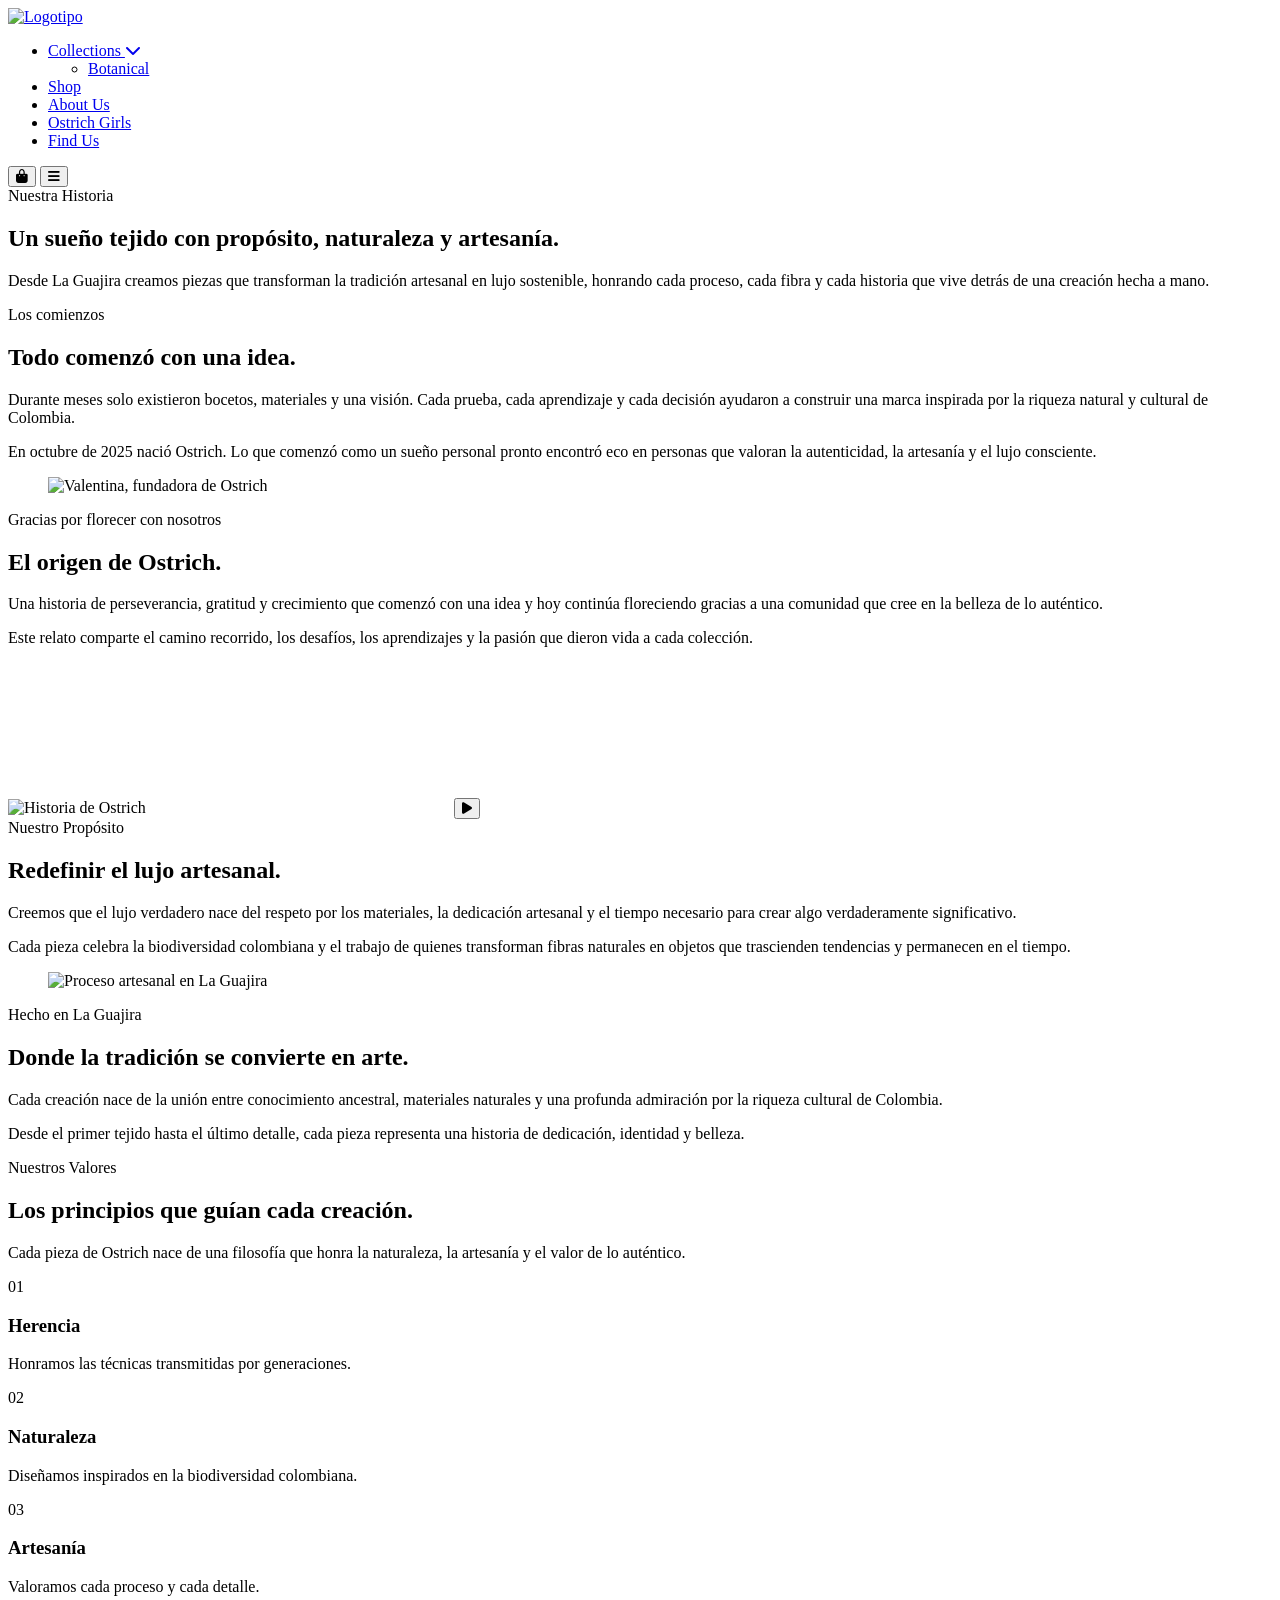
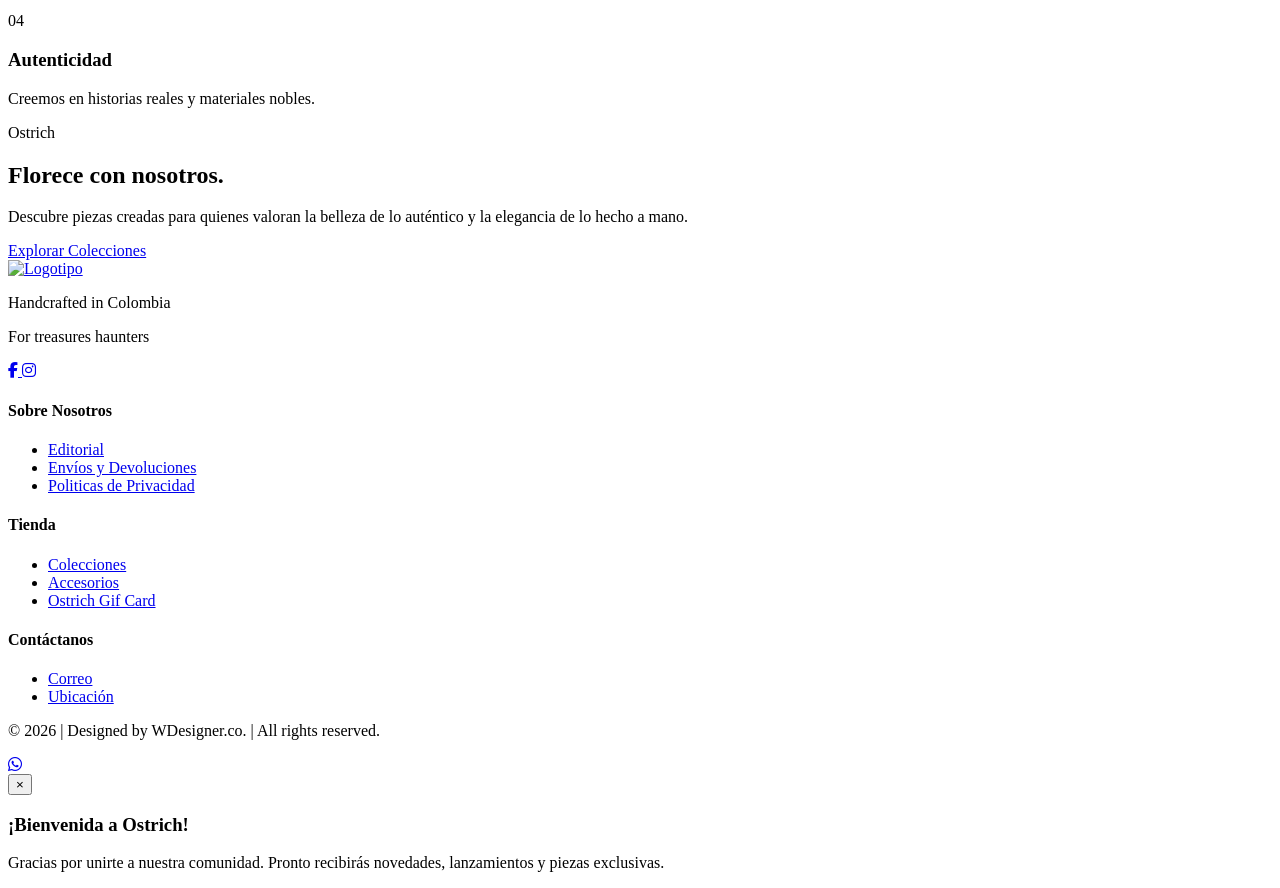
==== about_us.html @ 929d1f40 "Add files via upload" ====
<!DOCTYPE html>
<html lang="es">

<head>
  <meta charset="UTF-8" />
  <meta name="viewport" content="width=device-width, initial-scale=1.0"/>
  <title>Ostrich | Prototipo</title>
  <meta name="description" content="Luxury fashion experience inspired by modern editorial ecommerce." />

  <!-- GOOGLE FONTS -->
  <link rel="preconnect" href="https://fonts.googleapis.com">
  <link rel="preconnect" href="https://fonts.gstatic.com" crossorigin>
  <link href="https://fonts.googleapis.com/css2?family=Montserrat:wght@300;400;500;600&family=EB+Garamond:wght@400;500;600;700&display=swap" rel="stylesheet">

  <!-- FONT AWESOME -->
  <link rel="stylesheet" href="https://cdnjs.cloudflare.com/ajax/libs/font-awesome/6.5.2/css/all.min.css" />

  <!-- FALLBACK ICONS LOCAL -->
  <!-- <link rel="stylesheet" href="assets/icons/fontawesome/css/all.min.css"/> -->

  <link rel="stylesheet" href="css/estilos_prueba.css" />
  <link rel="stylesheet" href="css/index_estilos.css" />
  <link rel="stylesheet" href="css/about_styles.css">

  <!-- FAVICON -->
  <link rel="icon" href="img/logos/favicon.png" type="image/png">

</head>

<body>

  <!-- =========================
    HEADER
  ========================== -->

  <header class="header">
    <div class="container nav-container">
      <a href="index.html" class="logo">
        <img src="img/logos/logo_horizontal_240x70.png" alt="Logotipo" />
      </a>
      
      <nav class="nav" aria-label="Principal">
        <ul class="nav-list">
          <li class="nav-dropdown">
            <a href="#" class="dropdown-trigger" aria-haspopup="true" aria-expanded="false">
              Collections
              <i class="fa-solid fa-chevron-down dropdown-icon"></i>
            </a>
            <ul class="dropdown-menu">
              <li><a href="botanica.html">Botanical</a></li>
            </ul>
          </li>
          <li><a href="shop.html">Shop</a></li>
          <li><a href="about_us.html">About Us</a></li>
          <li><a href="index.html#ostrichGirls">Ostrich Girls</a></li>          
          <li><a href="find_us.html">Find Us</a></li>
        </ul>
      </nav>

      <div class="header-actions">
        <button class="icon-btn" aria-label="Carrito">
          <i class="fa-solid fa-bag-shopping"></i>
          <!-- <img src="assets/icons/cart.svg" alt="">-->
        </button>

        <button class="menu-btn" aria-label="Abrir menú" aria-expanded="false">
          <i class="fa-solid fa-bars"></i>
          <!-- <img src="assets/icons/menu.svg" alt=""> -->
        </button>
      </div>

    </div>
  </header>

  <!-- =========================
    MAIN
  ========================== -->
  
 <main>

  <!-- ==========================================
      HERO
  =========================================== -->

 <section class="about-hero section reveal">

  <div class="container">

    <header class="collection-intro">

  <span class="eyebrow">
    Nuestra Historia
  </span>

  <h2>
    Un sueño tejido con propósito,
    naturaleza y artesanía.
  </h2>

  <p>
    Desde La Guajira creamos piezas que transforman la tradición artesanal
    en lujo sostenible, honrando cada proceso, cada fibra y cada historia
    que vive detrás de una creación hecha a mano.
  </p>

</header>

  </div>

</section>

  <!-- ==========================================
      HISTORIA
  =========================================== -->

  <section class="about-story section reveal">

    <div class="container about-grid">

      <article>

        <span class="eyebrow">
          Los comienzos
        </span>

        <h2>
          Todo comenzó con una idea.
        </h2>

        <p>
          Durante meses solo existieron bocetos, materiales y una visión.
          Cada prueba, cada aprendizaje y cada decisión ayudaron a construir
          una marca inspirada por la riqueza natural y cultural de Colombia.
        </p>

        <p>
          En octubre de 2025 nació Ostrich. Lo que comenzó como un sueño
          personal pronto encontró eco en personas que valoran la autenticidad,
          la artesanía y el lujo consciente.
        </p>

      </article>

      <figure class="about-story-media">

  <img
    src="img/editorial/editorial.png"
    alt="Valentina, fundadora de Ostrich"
    loading="lazy">

</figure>
    </div>

  </section>

  <!-- ==========================================
      VIDEO STORY
  =========================================== -->

  <section class="about-film section reveal">

    <div class="container editorial-grid">

      <article class="editorial-content">

        <span class="eyebrow">
          Gracias por florecer con nosotros
        </span>

        <h2>
          El origen de Ostrich.
        </h2>

        <p>
          Una historia de perseverancia, gratitud y crecimiento que comenzó
          con una idea y hoy continúa floreciendo gracias a una comunidad
          que cree en la belleza de lo auténtico.
        </p>

        <p>
          Este relato comparte el camino recorrido, los desafíos,
          los aprendizajes y la pasión que dieron vida a cada colección.
        </p>

      </article>

      <div class="editorial-image">

        <div class="editorial-media">

          <img
            class="editorial-cover"
            src="img/editorial/about_us.png"
            alt="Historia de Ostrich">

          <video
            class="editorial-video"
            preload="metadata"
            playsinline>

            <source
              src="img/editorial/aboutus_video.mp4"
              type="video/mp4">

          </video>

          <button
            class="editorial-play"
            aria-label="Reproducir video">

            <i class="fa-solid fa-play"></i>

          </button>

        </div>

      </div>

    </div>

  </section>

  <!-- ==========================================
      PROPÓSITO
  =========================================== -->

  <section class="about-purpose section reveal">

    <div class="container">

      <header class="section-heading">

        <span class="eyebrow">
          Nuestro Propósito
        </span>

        <h2>
          Redefinir el lujo artesanal.
        </h2>

      </header>

      <div class="purpose-grid">

        <p>
          Creemos que el lujo verdadero nace del respeto por los materiales,
          la dedicación artesanal y el tiempo necesario para crear algo
          verdaderamente significativo.
        </p>

        <p>
          Cada pieza celebra la biodiversidad colombiana y el trabajo de
          quienes transforman fibras naturales en objetos que trascienden
          tendencias y permanecen en el tiempo.
        </p>

      </div>

    </div>

  </section>

  <!-- ==========================================
      GUAJIRA
  =========================================== -->

  <section class="about-origin section reveal">

    <div class="container about-grid reverse">

      <figure>

        <img
          src="img/about/artisans.webp"
          alt="Proceso artesanal en La Guajira"
          loading="lazy">

      </figure>

      <article>

        <span class="eyebrow">
          Hecho en La Guajira
        </span>

        <h2>
          Donde la tradición se convierte en arte.
        </h2>

        <p>
          Cada creación nace de la unión entre conocimiento ancestral,
          materiales naturales y una profunda admiración por la riqueza
          cultural de Colombia.
        </p>

        <p>
          Desde el primer tejido hasta el último detalle, cada pieza
          representa una historia de dedicación, identidad y belleza.
        </p>

      </article>

    </div>

  </section>

  <!-- ==========================================
      VALORES
  =========================================== -->

  <section class="about-values section reveal">

    
  <div class="container">

    <header class="section-heading">

      <span class="eyebrow">
        Nuestros Valores
      </span>

      <h2>
        Los principios que guían cada creación.
      </h2>

      <p>
        Cada pieza de Ostrich nace de una filosofía que honra la
        naturaleza, la artesanía y el valor de lo auténtico.
      </p>

    </header>
</div>

    <div class="container values-grid">

      <article>

        <span>01</span>

        <h3>Herencia</h3>

        <p>
          Honramos las técnicas transmitidas por generaciones.
        </p>

      </article>

      <article>

        <span>02</span>

        <h3>Naturaleza</h3>

        <p>
          Diseñamos inspirados en la biodiversidad colombiana.
        </p>

      </article>

      <article>

        <span>03</span>

        <h3>Artesanía</h3>

        <p>
          Valoramos cada proceso y cada detalle.
        </p>

      </article>

      <article>

        <span>04</span>

        <h3>Autenticidad</h3>

        <p>
          Creemos en historias reales y materiales nobles.
        </p>

      </article>

    </div>

  </section>

  <!-- ==========================================
      CTA
  =========================================== -->

  <section class="about-cta section reveal">

    <div class="container">

      <span class="eyebrow">
        Ostrich
      </span>

      <h2>
        Florece con nosotros.
      </h2>

      <p>
        Descubre piezas creadas para quienes valoran la belleza de lo
        auténtico y la elegancia de lo hecho a mano.
      </p>

      <a
        href="botanica.html"
        class="btn btn-dark">

        Explorar Colecciones

      </a>

    </div>

  </section>

</main>



  <!-- =========================
       FOOTER
  ========================== -->
  <footer class="footer">
    <div class="container footer-grid">
      <div class="footer-branding">
        <a href="index.html" class="logo-footer">
          <img src="img/logos/Recurso 1.png" alt="Logotipo" />
        </a>
        
        <p>Handcrafted in Colombia</p>
        <p>For treasures haunters</p>
        
        <div class="footer-social">
          <a href="https://facebook.com"  target="_blank"  aria-label="Facebook">
            <i class="fa-brands fa-facebook-f"></i>
          </a>
          
          <a href="https://www.instagram.com/ostrich_oficial/" target="_blank" aria-label="Instagram">
            <i class="fa-brands fa-instagram"></i>
          </a>
        </div>
      </div>
      
      <div class="footer-links">
        <h4>Sobre Nosotros</h4>
        <ul>
          <li><a href="#editorial">Editorial</a></li>
          <li><a href="#">Envíos y Devoluciones</a></li>
          <li><a href="#">Politicas de Privacidad</a></li>
        </ul>
      </div>

      <div class="footer-links">
        <h4>Tienda</h4>
        <ul>
          <li><a href="#collections">Colecciones</a></li>
          <li><a href="#">Accesorios</a></li>
          <li><a href="#">Ostrich Gif Card</a></li>
        </ul>
      </div>

      <div class="footer-links">
        <h4>Contáctanos</h4>
        <ul>
          <li><a href="#">Correo</a></li>
          <li><a href="#">Ubicación</a></li>
        </ul>
      </div>
    </div>
    
    <div class="footer-bottom">
      <p> © 2026 | Designed by WDesigner.co. | All rights reserved. </p>
    </div>

  </footer>

  <!-- =========================
       WHATSAPP FLOAT BUTTON
  ========================== -->

  <a class="whatsapp-btn"
    href="https://wa.link/ncacsm"    
    target="_blank"
    rel="noopener noreferrer"
    aria-label="Contactar por WhatsApp"
  >

    <i class="fa-brands fa-whatsapp"></i>
    <!--img src="assets/icons/whatsapp.svg" alt="" -->
  </a>

  <div id="newsletter-modal" class="newsletter-modal">

  <div class="newsletter-modal-content">

    <button class="newsletter-modal-close">&times;</button>

    <h3>¡Bienvenida a Ostrich!</h3>

    <p>
      Gracias por unirte a nuestra comunidad.
      Pronto recibirás novedades, lanzamientos y piezas exclusivas.
    </p>

  </div>

</div>

  <script src="js/app2.js"></script>
  <script src="js/testimonials.js"></script>
  <script src="js/modal_newsletter.js"></script>
  <script src="js/personalizacion.js">  </script>

 

</body>

</html>
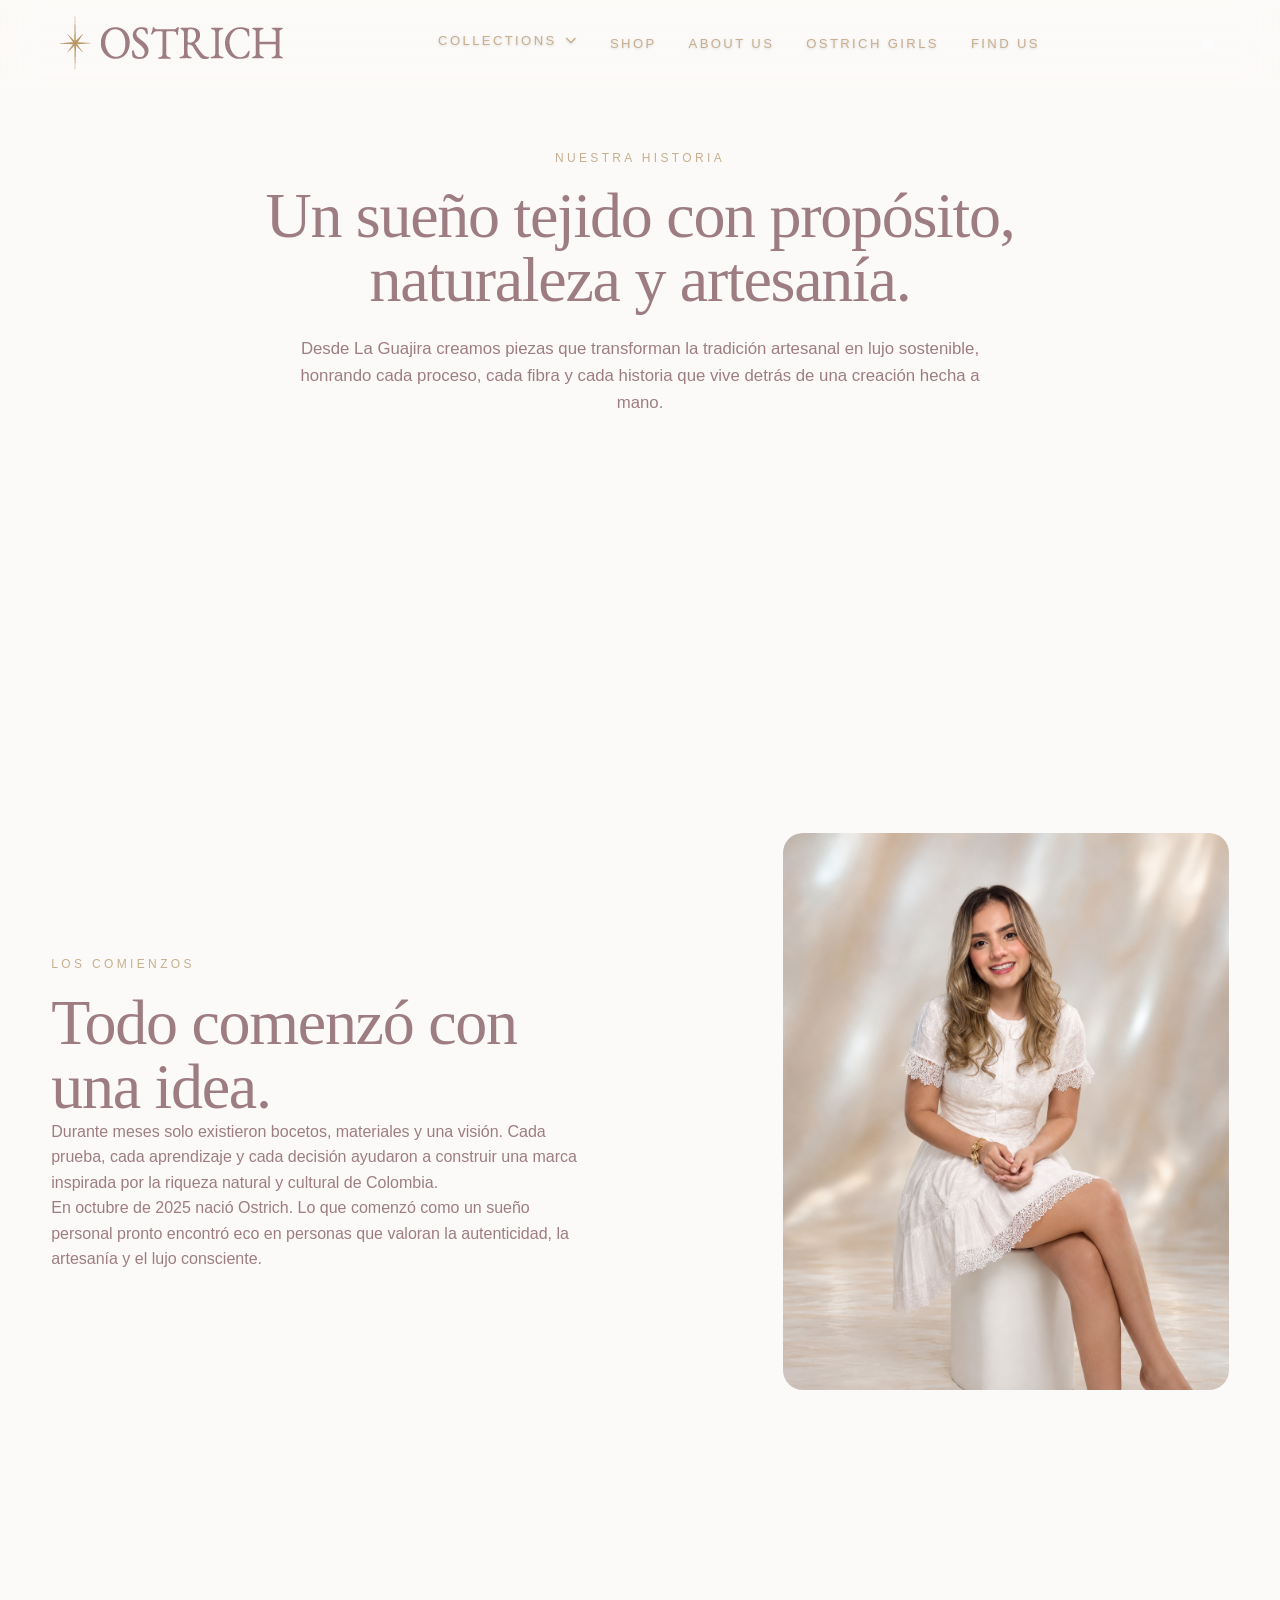
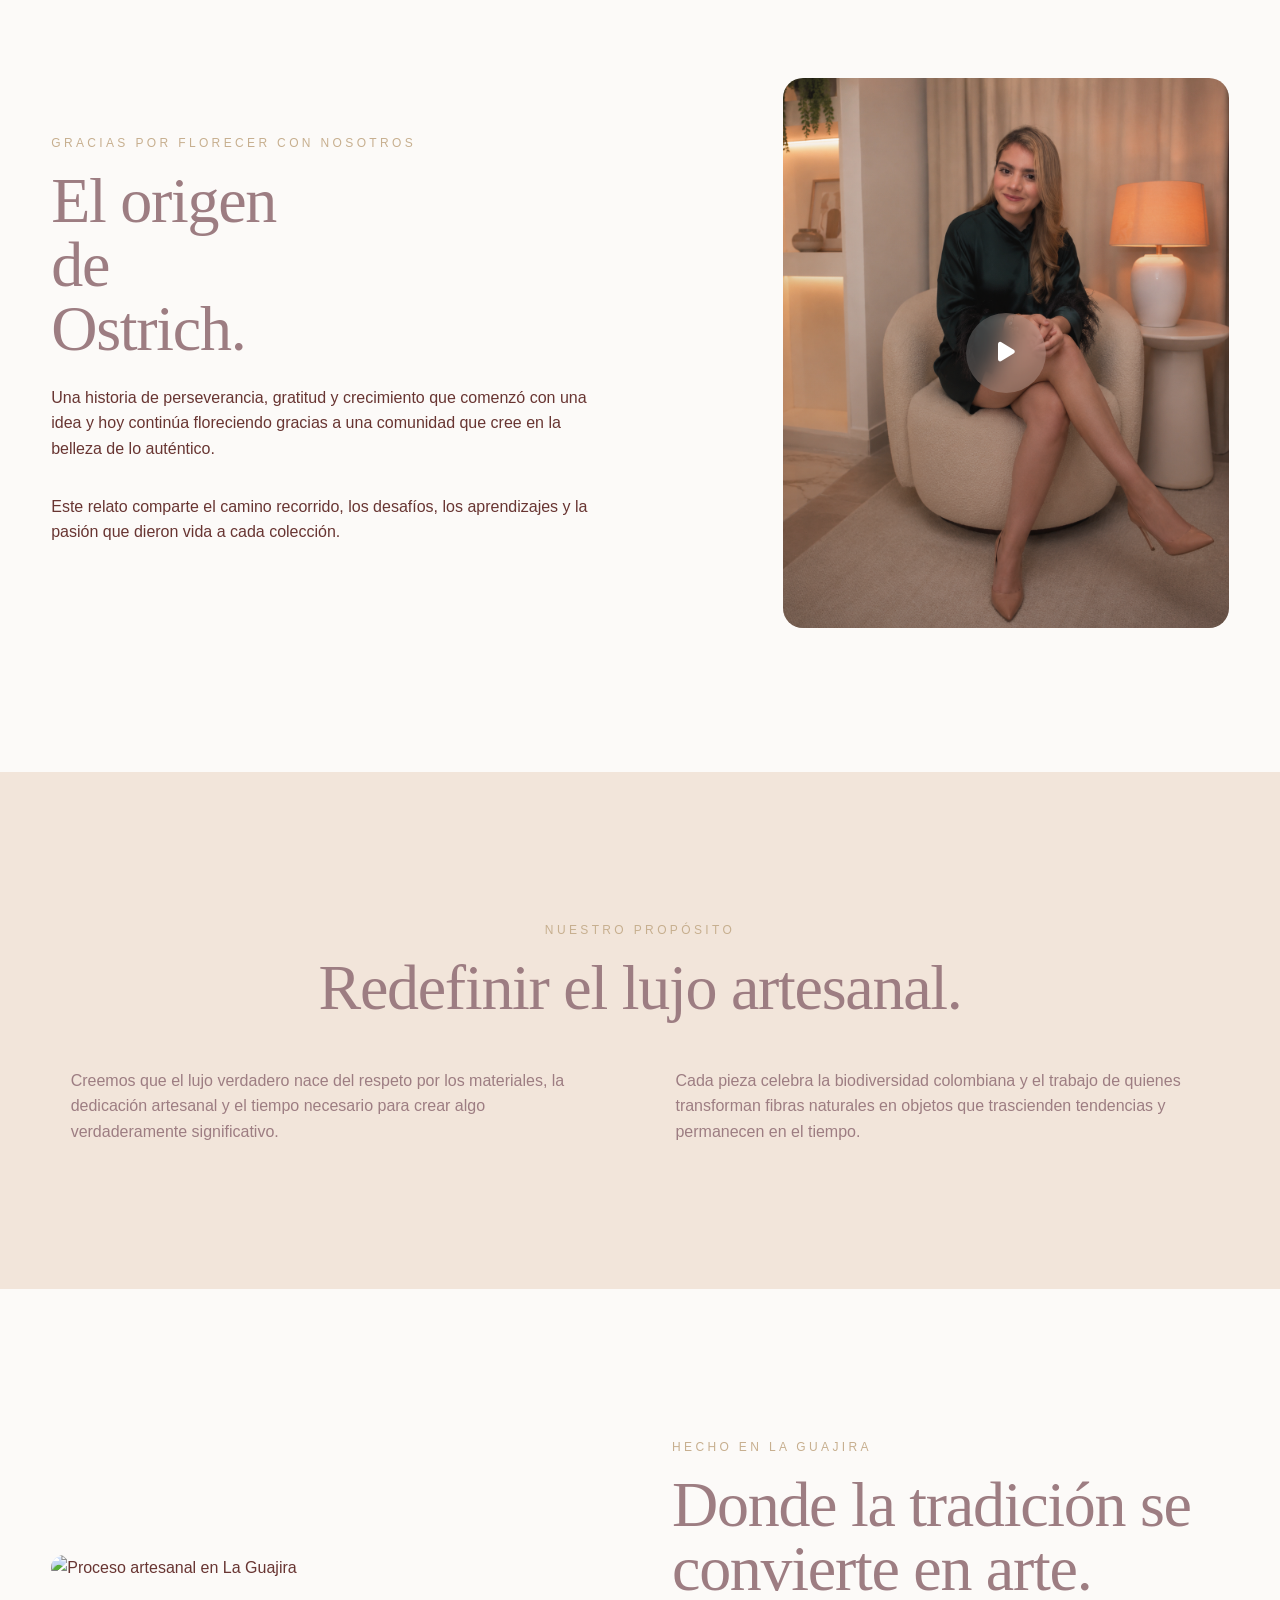
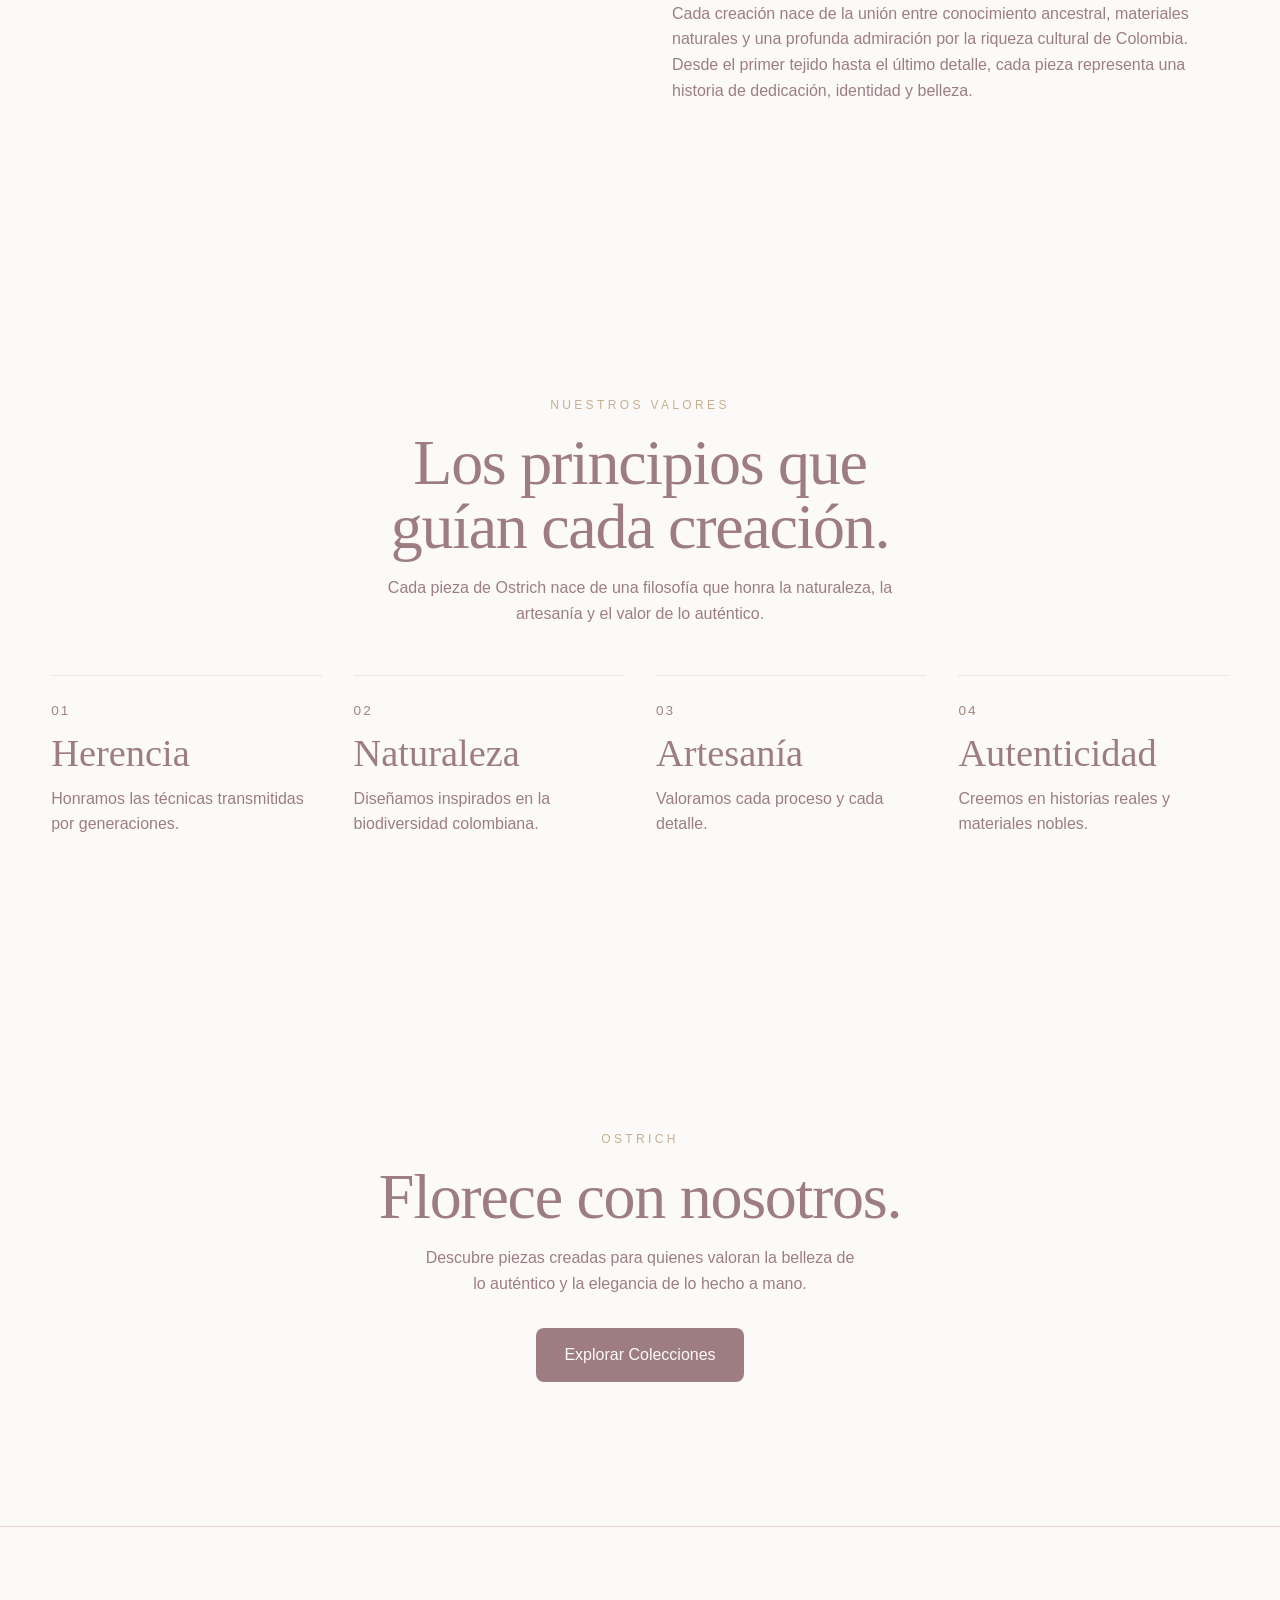
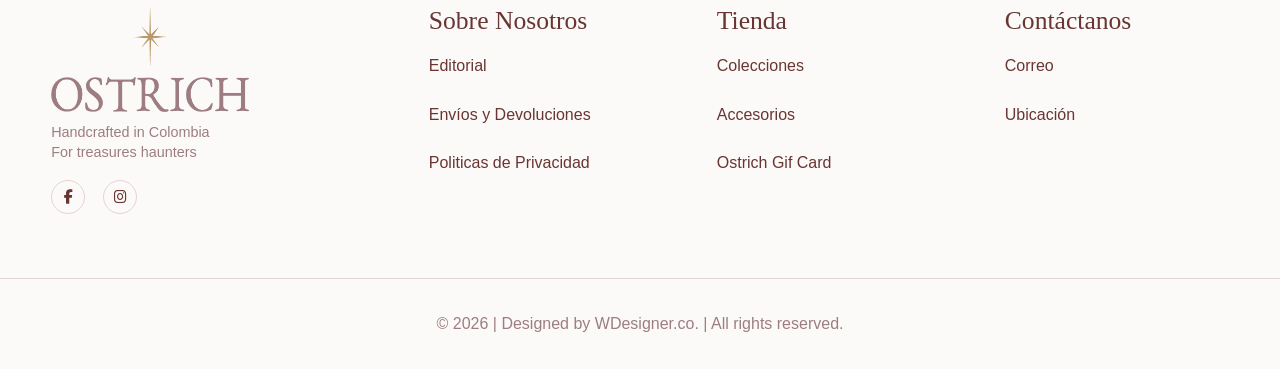
==== commit 33e747b0: "Add files via upload" ====
--- a/about_us.html
+++ b/about_us.html
@@ -21,6 +21,7 @@
   <link rel="stylesheet" href="css/estilos_prueba.css" />
   <link rel="stylesheet" href="css/index_estilos.css" />
   <link rel="stylesheet" href="css/about_styles.css">
+  <link rel="stylesheet" href="css/cart_drawer.css">
 
   <!-- FAVICON -->
   <link rel="icon" href="img/logos/favicon.png" type="image/png">
@@ -58,9 +59,8 @@
       </nav>
 
       <div class="header-actions">
-        <button class="icon-btn" aria-label="Carrito">
+        <button id="cartButton" class="icon-btn" aria-label="Carrito"> 
           <i class="fa-solid fa-bag-shopping"></i>
-          <!-- <img src="assets/icons/cart.svg" alt="">-->
         </button>
 
         <button class="menu-btn" aria-label="Abrir menú" aria-expanded="false">
@@ -511,10 +511,34 @@
 
 </div>
 
+<!-- Bolsa de Compras -->
+<aside id="cartDrawer" class="cart-drawer" aria-hidden="true"> 
+  <header class="cart-header">
+    <h2>Mi carrito<span id="cartCount"> (0)</span></h2>
+    <button class="cart-close" aria-label="Cerrar"> 
+      <i class="fa-solid fa-xmark"></i>
+    </button>
+  </header>
+
+  <section class="cart-items" id="cartItems">
+    <!-- JS -->
+  </section>
+  <footer class="cart-footer">
+    <div class="cart-summary">
+      <span>Subtotal</span>
+      <strong id="cartSubtotal">$0</strong>
+    </div>
+    <a href="checkout.html" class="btn btn-dark cart-checkout">Checkout</a>
+  </footer>
+</aside>
+
+<div id="cartOverlay"class="cart-overlay"></div>
+
   <script src="js/app2.js"></script>
   <script src="js/testimonials.js"></script>
   <script src="js/modal_newsletter.js"></script>
   <script src="js/personalizacion.js">  </script>
+  <script src="js/drawer.js"></script>
 
  
 
--- a/css/estilos_prueba.css
+++ b/css/estilos_prueba.css
@@ -0,0 +1,977 @@
+/* =========================================================
+   DESIGN SYSTEM
+========================================================= */
+
+:root {
+
+  /* =====================
+     COLORS
+  ====================== */
+
+   --color-background:#FCFAF8;
+
+  --color-surface:#F2E5DA;
+
+  --color-text-primary:#683532;
+
+  --color-text-secondary:#9D7D82;
+
+  --color-border:#E5D2D4;
+
+  --color-primary:#9D7D82;
+
+  --color-primary-hover:#893941;
+
+  --color-secondary:#FCFAF8;
+
+  --color-overlay-dark:
+  rgba(61,44,39,.45);
+
+
+  /* ACCENTS */
+
+  --color-accent-gold:#C7AF8F;
+
+  --color-accent-camel:#C1A47A;
+
+  --color-accent-burgundy:#893941;
+
+  --color-accent-rose:#CB7885;
+
+  /* GREENS */
+
+  --color-sage:#D4D994;
+
+  --color-olive:#5E6623;
+
+  --color-moss:#3D441E;
+
+   /* UI */
+
+  --color-badge-sale:#893941;
+
+  --color-badge-new:#C7AF8F;
+
+  --color-whatsapp:#C1A47A;
+
+
+  /* =====================
+     TYPOGRAPHY
+  ====================== */
+
+
+
+  --font-primary:
+    "Montserrat",
+    sans-serif;
+
+  --font-display:
+    "EB Garamond",
+    serif;
+
+  --font-editorial:
+    "EB Garamond",
+    serif;
+
+
+
+  /* =====================
+     LAYOUT
+  ====================== */
+
+  --container-width: 1280px;
+
+  --section-spacing: 9rem;
+
+  --radius-sm: 12px;
+  --radius-md: 20px;
+  --radius-lg: 32px;
+
+  /* =====================
+     EFFECTS
+  ====================== */
+
+  --transition-fast: 0.25s ease;
+  --transition-base: 0.4s ease;
+  --transition-slow: 0.7s ease;
+
+  --shadow-soft:
+    0 10px 30px rgba(0,0,0,0.06);
+
+}
+
+/* =========================================================
+   RESET
+========================================================= */
+
+* {
+  margin: 0;
+  padding: 0;
+  box-sizing: border-box;
+}
+
+html {
+  scroll-behavior: smooth;
+}
+
+body {
+  font-family: var(--font-primary);
+  background: var(--color-background);
+  color: var(--color-text-primary);
+  line-height: 1.6;
+  overflow-x: hidden;
+}
+
+img {
+  width: 100%;
+  display: block;
+}
+
+a {
+  text-decoration: none;
+  color: inherit;
+}
+
+button,
+input {
+  font: inherit;
+}
+
+ul {
+  list-style: none;
+}
+
+/* =========================================================
+   ACCESSIBILITY
+========================================================= */
+
+.sr-only {
+  position: absolute;
+  width: 1px;
+  height: 1px;
+  overflow: hidden;
+  clip: rect(0,0,0,0);
+}
+
+/* =========================================================
+   GLOBAL
+========================================================= */
+
+.container {
+  width: min(92%, var(--container-width));
+  margin-inline: auto;
+}
+
+.section {
+  padding: var(--section-spacing) 0;
+}
+
+h1,
+h2,
+h3,
+.logo,
+.footer-logo {
+  font-family: var(--font-display);
+  line-height: 1.1;
+}
+
+h1,
+h2,
+h3
+{
+
+  color:
+  var(--color-primary);
+}
+
+.hero-content h1{
+
+  font-family:
+  var(--font-display);
+
+  font-size:
+  clamp(4.5rem,8vw,7.5rem);
+
+  font-weight:500;
+
+  line-height:.92;
+
+  letter-spacing:-.04em;
+
+  color:#FCFAF8;
+
+  max-width:11ch;
+}
+
+h2{
+
+  font-family:
+  var(--font-display);
+
+  font-size:
+  clamp(3rem,5vw,5rem);
+
+  font-weight:500;
+
+  line-height:1;
+
+  letter-spacing:-.02em;
+
+  color:var(--color-primary);
+}
+
+h3{
+
+  font-family:
+  var(--font-display);
+
+  font-size:
+  clamp(2rem,3vw,3rem);
+
+  font-weight:500;
+
+  line-height:1.05;
+}
+
+h4{
+
+  font-family:
+  var(--font-display);
+
+  font-size:
+  clamp(1.25rem,2vw,2rem);
+
+  font-weight:500;
+
+  line-height:1.1;
+  color:var(--color-text-primary);
+}
+
+p {
+  color: var(--color-text-secondary);
+}
+
+.eyebrow {
+  display: inline-block;
+  margin-bottom: 1rem;
+ 
+
+  font-family:
+  var(--font-primary);
+
+  font-size:.75rem;
+
+  font-weight:500;
+
+  letter-spacing:.28em;
+
+  text-transform:uppercase;
+
+  color:
+  var(--color-accent-gold);
+}
+
+/* =========================================================
+   REVEAL EFFECT
+========================================================= */
+
+.reveal {
+  opacity: 0;
+  transform: translateY(60px);
+  transition: opacity 1s ease, transform 1s ease;
+}
+
+.reveal.active {
+  opacity: 1;
+  transform: translateY(0);
+}
+
+/* =========================================================
+   HEADER
+========================================================= */
+
+/*.header {
+  position: fixed;
+  top: 0;
+  width: 100%;
+  z-index: 999;
+  background:rgba(255,255,255,0.92);
+  backdrop-filter: blur(14px);
+  border-bottom: 1px solid transparent;
+  transition: var(--transition-base);
+}*/
+
+.header {
+  position: fixed;
+  top: 0;
+  width: 100%;
+  z-index: 999;
+
+  background: rgba(255,255,255,0.08);
+
+  backdrop-filter: blur(16px);
+  -webkit-backdrop-filter: blur(16px);
+
+  border-bottom: 1px solid rgba(255,255,255,0.15);
+
+  transition:
+    background 0.4s ease,
+    backdrop-filter 0.4s ease,
+    border-color 0.4s ease,
+    box-shadow 0.4s ease;
+}
+
+/* ==================================
+   HEADER GLASS
+================================== */
+
+.header:not(.header-scrolled) .nav-list a {
+
+  color:  #C7AF8F;
+
+  text-shadow:
+    0 1px 3px rgba(0,0,0,0.15);
+}
+
+.header:not(.header-scrolled) .icon-btn,
+.header:not(.header-scrolled) .menu-btn {
+
+  color: #fcfcfc;
+}
+
+/* Estado cuando se hace scroll */
+
+.header.header-scrolled {
+
+  background: rgba(255,255,255,0.92);
+
+  backdrop-filter: blur(14px);
+  -webkit-backdrop-filter: blur(14px);
+
+  border-color: var(--color-border);
+
+  box-shadow: var(--shadow-soft);
+}
+
+
+
+.header-scrolled {
+  border-color: var(--color-border);
+  box-shadow: var(--shadow-soft);
+}
+
+.nav-container {
+  min-height: 85px;
+  display: flex;
+  align-items: center;
+  justify-content: space-between;
+}
+
+.logo {
+  font-size: 1.7rem;
+  font-weight: 700;
+}
+
+.logo img {
+  width: 240px;
+  height: 70px;
+ 
+}
+
+.nav-list {
+  display: flex;
+  gap: 2rem;
+}
+
+.nav-list a {
+  position: relative;
+  font-size: 0.95rem;
+   font-family:
+  var(--font-primary);
+
+  font-size:.82rem;
+
+  font-weight:500;
+  letter-spacing:.18em;
+
+  text-transform:uppercase;
+}
+
+.nav-list a::after {
+  content: "";
+  position: absolute;
+  left: 0;
+  bottom: -5px;
+  width: 0;
+  height: 1px;
+  background: currentColor;
+  transition: var(--transition-base);
+  
+}
+
+.nav-list a:hover::after {
+  width: 100%;
+}
+
+/* ==================================
+   COLLECTION DROPDOWN
+================================== */
+
+.nav-dropdown {
+  position: relative;
+}
+
+.dropdown-trigger {
+  display: flex;
+  align-items: center;
+  gap: .5rem;
+}
+
+.dropdown-icon {
+
+  font-size: .7rem;
+
+  transition:
+    transform .3s ease;
+}
+
+/* menú oculto */
+
+.dropdown-menu {
+
+  position: absolute;
+
+  top: calc(100% + 18px);
+
+  left: 50%;
+
+  transform:
+    translateX(-50%)
+    translateY(10px);
+
+  min-width: 220px;
+
+  padding: 12px;
+
+  background: rgba(255,255,255,.96);
+
+  backdrop-filter: blur(20px);
+
+  border:
+    1px solid rgba(0,0,0,.06);
+
+  border-radius: 16px;
+
+  box-shadow:
+    0 20px 50px rgba(0,0,0,.08);
+
+  opacity: 0;
+
+  visibility: hidden;
+
+  transition:
+    opacity .3s ease,
+    transform .3s ease,
+    visibility .3s ease;
+
+  z-index: 1000;
+}
+
+/* item submenu */
+
+.dropdown-menu a {
+
+  display: block;
+
+  padding: 12px 16px;
+
+  border-radius: 10px;
+
+  font-size: .78rem;
+
+  letter-spacing: .15em;
+
+  text-transform: uppercase;
+}
+
+/* hover */
+
+.dropdown-menu a:hover {
+
+  background:
+    rgba(157,125,130,.08);
+}
+
+/* abierto */
+
+.nav-dropdown.is-open .dropdown-menu {
+
+  opacity: 1;
+
+  visibility: visible;
+
+  transform:
+    translateX(-50%)
+    translateY(0);
+}
+
+.nav-dropdown.is-open .dropdown-icon {
+
+  transform: rotate(180deg);
+}
+
+
+.header-actions {
+  display: flex;
+  align-items: center;
+  gap: 1rem;
+}
+
+.icon-btn,
+.menu-btn {
+  width: 42px;
+  height: 42px;
+  border: none;
+  background: transparent;
+  display: flex;
+  align-items: center;
+  justify-content: center;
+  cursor: pointer;
+  transition: var(--transition-fast);
+}
+
+.icon-btn:hover,
+.menu-btn:hover {
+  transform: translateY(-2px);
+}
+
+.icon-btn i,
+.menu-btn i {
+  font-size: 1rem;
+}
+
+.menu-btn {
+  display: none;
+}
+
+.menu-btn i {
+
+  transition:
+    transform .25s ease,
+    opacity .25s ease;
+}
+
+.nav-open ~ .header-actions .menu-btn i {
+  transform: rotate(90deg);
+}
+
+
+/* =========================================================
+   FOOTER
+========================================================= */
+
+.footer {
+  border-top: 1px solid var(--color-border);
+  padding-top: 5rem;
+}
+
+.footer-grid {
+  display: grid;
+  grid-template-columns: 1.4fr 1fr 1fr 1fr;
+  gap: 4rem;
+  align-items: start;
+}
+
+
+.logo-footer img {
+  width: 150px;
+  max-height: 84px;
+  margin-bottom: 10px;
+}
+
+.footer-branding p {
+  color: var(--color-text-secondary);
+  font-size: 0.7rem;
+  line-height: 1.4;
+  padding-left: 0;
+}
+
+.footer-social {
+
+  display: flex;
+
+  gap: 18px;
+
+  margin-top: 18px;
+}
+
+.footer-social a {
+
+  width: 34px;
+  height: 34px;
+
+  display: flex;
+
+  align-items: center;
+  justify-content: center;
+
+  border: 1px solid var(--color-border);
+
+  border-radius: 50%;
+
+  transition: all .3s ease;
+}
+
+.footer-social a i {
+
+  font-size: 0.9rem;
+}
+
+.footer-social a:hover {
+
+  transform: translateY(-3px);
+
+  background: #500a0a;
+
+  color: white;
+
+  border-color: #571919;
+}
+
+.footer-links h4{
+  margin-bottom: 1rem;
+}
+/* agregado */
+
+/* ====================================
+   FOOTER LINKS ANIMATION
+==================================== */
+.footer ul li a{
+  position: relative;
+}
+
+.footer ul li a::after{
+  content: "";
+  position: absolute;
+  left: 0;
+  bottom: -4px;
+  width: 100%;
+  height: 1px;
+  background: #000;
+  transform: scaleX(0);
+  transform-origin: left;
+  transition: transform .35s ease;
+}
+
+.footer ul li a:hover::after{
+  transform: scaleX(1);
+}
+
+
+
+
+
+
+.footer li + li {
+  margin-top: 0.8rem;
+}
+
+.footer-bottom {
+  border-top: 1px solid var(--color-border);
+  margin-top: 4rem;
+  padding: 2rem 0;
+  text-align: center;
+}
+
+/* =========================================================
+   WHATSAPP
+========================================================= */
+
+.whatsapp-btn {
+
+  position: fixed;
+
+  right: 24px;
+  bottom: 24px;
+
+  width: 64px;
+  height: 64px;
+
+  border-radius: 50%;
+
+  background:
+    var(--color-whatsapp);
+
+  color: white;
+
+  display: flex;
+
+  align-items: center;
+  justify-content: center;
+
+  font-size: 1.8rem;
+
+  box-shadow:
+    0 12px 30px rgba(0,0,0,0.18);
+
+  z-index: 999;
+
+  opacity: 0;
+  visibility: hidden;
+
+  transform: translateY(20px);
+
+  transition:
+    var(--transition-base);
+}
+
+.whatsapp-btn.show {
+
+  opacity: 1;
+
+  visibility: visible;
+
+  transform: translateY(0);
+}
+
+.whatsapp-btn:hover {
+  background-color: #3D441E;
+}
+/* =========================================================
+   RESPONSIVE
+========================================================= */
+
+@media (max-width: 1100px) {
+    .footer-grid {
+    grid-template-columns: 1fr;
+  }
+
+  
+}
+
+
+@media (min-width:1101px){
+
+  .footer-branding{
+    max-width:280px;
+  }
+
+  .footer-branding p {
+  color: var(--color-text-secondary);
+  font-size: 0.9rem;
+  line-height: 1.4;
+  padding-left: 0;
+}
+
+  .logo-footer img {
+  width: 198px;
+  max-height: 112px;
+  margin-bottom: 10px;
+}
+
+  .footer-grid > div{
+    display:flex;
+    flex-direction:column;
+  }
+
+  .footer h4{
+    margin-bottom:18px;
+  }
+
+  .footer ul{
+    display:flex;
+    flex-direction:column;
+    gap:10px;
+  }
+}
+
+
+
+
+@media (max-width: 768px) {
+
+    .section{
+  padding:7rem 0;
+}
+    .nav {
+    position: fixed;
+    top: 85px;
+    left: -100%;
+    width: 100%;
+    background: white;
+    padding: 2rem;
+    transition: var(--transition-base);
+  }
+
+  .nav-open {
+    left: 0;
+  }
+
+  .nav-list {
+    flex-direction: column;
+  }
+
+  .menu-btn {
+    display: flex;
+  }
+
+
+
+  .nav-list a {
+
+  display: block;
+
+  padding: 14px 16px;
+
+  border-radius: 10px;
+
+  transition:
+    background-color 0.25s ease,
+    padding-left 0.25s ease;
+}
+
+.nav-list a:hover {
+
+  background: rgba(137, 57, 65,0.08);
+
+  padding-left: 22px;
+}
+
+/* ==========================
+   MOBILE DROPDOWN
+========================== */
+
+.nav-dropdown {
+  width: 100%;
+}
+
+.dropdown-trigger {
+  width: 100%;
+  display: flex;
+  align-items: center;
+  justify-content: space-between;
+}
+
+.dropdown-menu {
+
+  position: static;
+
+  transform: none;
+
+  opacity: 1;
+
+  visibility: visible;
+
+  background: transparent;
+
+  border: none;
+
+  box-shadow: none;
+
+  padding: 0;
+
+  margin-top: 10px;
+
+  max-height: 0;
+
+  overflow: hidden;
+
+  transition:
+    max-height .3s ease;
+}
+
+.nav-dropdown.is-open .dropdown-menu {
+
+  max-height: 200px;
+
+  opacity: 1;
+
+  visibility: visible;
+
+  transform: none;
+}
+
+.dropdown-menu a {
+
+  display: block;
+  width: 100%;
+
+  padding: 14px 16px;
+
+  border-radius: 10px;
+
+  font-size: .75rem;
+
+  font-weight: 500;
+
+  letter-spacing: .18em;
+
+  text-transform: uppercase;
+
+  color: inherit;
+
+  transition:
+    background-color .25s ease,
+    padding-left .25s ease;
+}
+
+.dropdown-menu a:hover {
+
+  background: rgba(137,57,65,.08);
+
+  padding-left: 22px;
+}
+
+.dropdown-menu a::after {
+
+  content: "";
+
+  position: absolute;
+
+  left: 16px;
+
+  bottom: 8px;
+
+  width: 0;
+
+  height: 1px;
+
+  background: currentColor;
+
+  transition: width .35s ease;
+}
+
+.dropdown-menu a:hover::after {
+
+  width: calc(100% - 32px);
+}
+
+.nav-dropdown.is-open .dropdown-icon {
+
+  transform: rotate(180deg);
+}
+
+/* ==================================
+   HEADER GLASS
+================================== */
+
+.header:not(.header-scrolled) .nav-list a {
+
+  color: #000000;
+
+  text-shadow:
+    0 1px 3px rgba(0,0,0,0.15);
+}
+
+.header:not(.header-scrolled) .icon-btn,
+.header:not(.header-scrolled) .menu-btn {
+
+  color: #fcfcfc;
+}
+
+
+}
+
+@media (max-width: 540px) {
+    
+}
--- a/css/index_estilos.css
+++ b/css/index_estilos.css
@@ -0,0 +1,946 @@
+/* =========================================================
+   HERO
+========================================================= */
+
+.hero {
+  position: relative;
+  min-height: 100vh;
+   min-height: 100dvh;
+  display: flex;
+  align-items: center;
+  overflow: hidden;
+}
+
+.hero-image,
+.hero-image picture,
+.hero-image img,
+.hero-overlay {
+  position: absolute;
+  inset: 0;
+  width: 100%;
+  height: 100%;
+}
+
+.hero-image img { 
+  width: 100%; 
+  height: 100%;
+  object-fit: cover;
+  object-position: right center; /
+}
+
+.hero-overlay {
+  background: linear-gradient(
+    to right,
+    rgba(0,0,0,0.85) 0%, /* Un poco más oscuro a la izq para que lea bien el texto */
+    rgba(0,0,0,0.20) 100%
+  );
+  z-index: 1;
+}
+
+.hero-content {
+  position: relative;
+  z-index: 2;
+  color: white;
+  max-width: 700px;  
+  text-align: left; 
+  margin-left: 70px;
+}
+
+.hero-content p {
+  margin: 1.5rem 0 2rem;
+  color: rgba(255,255,255,0.82);
+  line-height: 1.6;
+}
+
+.hero-buttons {
+  display: flex;
+  flex-wrap: wrap;
+  gap: 1rem;
+  justify-content: flex-start;
+  align-items: center;
+}
+
+.hero .btn-primary:hover{
+  background: var(--color-accent-camel);
+  border-color: var(--color-accent-camel);
+  color: #fff;
+}
+
+/* =========================================================
+   BUTTONS
+========================================================= */
+
+.btn {
+  min-height: 54px;
+  display: inline-flex;
+  align-items: center;
+  justify-content: center;
+  padding: 0 1.8rem;
+  border-radius: 8px;
+  transition: var(--transition-fast);
+  font-weight: 500;
+}
+
+.btn-primary {
+  background: var(--color-accent-gold);
+  color: black;
+}
+
+.btn-primary:hover {
+  transform: translateY(-3px);
+}
+
+.btn-secondary {
+  border: 1px solid rgba(255,255,255,0.4);
+  color: white;
+}
+
+.btn-secondary:hover {
+  background: rgba(255,255,255,0.08);
+}
+
+.btn-dark {
+  background: var(--color-primary);
+  color: var(--color-secondary);
+}
+
+.btn-dark:hover {
+  background: var(--color-primary-hover);
+}
+
+/* =========================================================
+   COLLECTION CARDS
+========================================================= */
+
+.collections-grid {
+  display: grid;
+  grid-template-columns: repeat(3, 1fr);
+  gap: 2rem;
+}
+
+.collection-card {
+  position: relative;
+  overflow: hidden;
+  border-radius:var(--radius-md);
+  max-height: 530px;
+  cursor: pointer;
+  text-align: center;
+}
+
+.collection-card img {
+  height: 100%;
+  object-fit: cover;
+  transition: transform 1s ease;
+}
+
+.collection-card:hover img {
+  transform: scale(1.08);
+}
+
+.collection-overlay {
+  position: absolute;
+  inset: 0;
+  background:
+    linear-gradient(
+      to top,
+      rgba(0,0,0,0.5),
+      rgba(0,0,0,0.05)
+    );
+}
+
+.collection-card h3 {
+  position: absolute;
+  inset: 0;
+  display: flex;
+  align-items: center;
+  justify-content: center;
+  color: white;
+  font-family: var(--font-editorial);
+  font-size: clamp(1.50rem, 3vw, 3rem);
+  letter-spacing: 0.1em;
+  text-transform: uppercase;
+  
+}
+
+/* =========================================================
+   PRODUCTS
+========================================================= */
+
+.section-heading {
+  margin-bottom: 3rem;
+}
+
+.product-grid {
+  display: grid;
+  grid-template-columns:repeat(4, 1fr);
+  gap: 2rem;
+}
+
+.product-card {
+  overflow: hidden;
+}
+
+.product-image {
+  position: relative;
+  overflow: hidden;
+  border-radius: var(--radius-md);
+}
+
+.product-image img {
+  width: 100%;
+  aspect-ratio: 4 / 5;
+  object-fit: cover;
+}
+
+.primary-image {
+  opacity: 1;
+  transition:
+    opacity 0.6s ease,
+    transform 1s ease;
+}
+
+.secondary-image {
+  position: absolute;
+  inset: 0;
+  opacity: 0;
+  transition:
+    opacity 0.6s ease,
+    transform 1s ease;
+}
+
+.hover-reveal:hover .primary-image {
+  opacity: 0;
+}
+
+.hover-reveal:hover .secondary-image {
+  opacity: 1;
+  transform: scale(1.05);
+}
+
+.badge {
+  position: absolute;
+  top: 1rem;
+  left: 1rem;
+  padding: 0.45rem 0.85rem;
+  border-radius: 999px;
+  font-size: 0.75rem;
+  font-weight: 600;
+  letter-spacing: 0.08em;
+}
+
+.badge {
+  background: var(--color-badge-new);
+  color: var(--color-primary);
+}
+
+.sale {
+  background: var(--color-badge-sale);
+  color:white;
+}
+
+.product-info {
+  padding-top: 1rem;
+}
+
+.product-info h4{
+
+  font-family:
+  var(--font-editorial);
+
+  font-size:1.65rem;
+
+  font-weight:500;
+
+  line-height:1.1;
+
+  color:var(--color-text-primary);
+
+  margin-bottom:.35rem;
+}
+
+.category {
+  margin: 0.35rem 0;
+}
+
+.price {
+  font-weight: 600;
+}
+
+/* =========================================================
+   EDITORIAL
+========================================================= */
+
+.editorial-grid {
+
+  display: grid;
+
+  grid-template-columns:
+    1fr 1fr;
+
+  gap: 4rem;
+
+  align-items: center;
+}
+
+.editorial-content h2{
+
+  max-width:8ch;
+}
+
+.editorial-content p {
+
+  margin:
+    1.5rem 0 2rem;
+    color:
+    var(--color-text-primary);  
+}
+
+.editorial-image {
+
+  display: flex;
+
+  justify-content: flex-end;
+}
+
+.editorial-media {
+
+  position: relative;
+
+  width: 80%;
+
+  max-height: 550px;
+
+  aspect-ratio: 4 / 5;
+
+  overflow: hidden;
+
+  border-radius: var(--radius-md);
+
+  cursor: pointer;
+}
+
+.editorial-cover,
+.editorial-video {
+
+  width: 100%;
+  height: 100%;
+
+  object-fit: cover;
+
+  display: block;
+}
+
+.editorial-video {
+
+  position: absolute;
+
+  inset: 0;
+
+  opacity: 0;
+
+  visibility: hidden;
+
+  transition: opacity .5s ease;
+}
+
+.editorial-media.playing .editorial-video {
+
+  opacity: 1;
+
+  visibility: visible;
+}
+
+.editorial-media.playing .editorial-cover {
+
+  opacity: 0;
+}
+
+.editorial-cover {
+
+  transition: opacity .5s ease;
+}
+
+.editorial-play {
+
+  position: absolute;
+
+  left: 50%;
+  top: 50%;
+
+  transform: translate(-50%, -50%);
+
+  width: 80px;
+  height: 80px;
+
+  border: none;
+
+  border-radius: 50%;
+
+  background: rgba(255,255,255,0.18);
+
+  backdrop-filter: blur(12px);
+
+  color: white;
+
+  font-size: 1.4rem;
+
+  cursor: pointer;
+
+  transition: all .3s ease;
+
+  z-index: 5;
+}
+
+.editorial-play:hover {
+
+  transform:
+    translate(-50%, -50%)
+    scale(1.08);
+
+  background: rgba(255,255,255,0.28);
+}
+
+.editorial-media.playing .editorial-play {
+
+  opacity: 0;
+
+  pointer-events: none;
+}
+
+
+
+
+.editorial-media:hover .editorial-play {
+
+  transform:
+    translate(-50%, -50%)
+    scale(1.12);
+}
+
+.editorial-media::after {
+
+  content:"";
+
+  position:absolute;
+
+  inset:0;
+
+  background:
+    linear-gradient(
+      to top,
+      rgba(0,0,0,.25),
+      transparent
+    );
+
+  pointer-events:none;
+}
+
+
+
+
+/* =====================================================
+   OSTRICH GIRLS TESTIMONIALS 
+===================================================== */
+.testimonials {
+    overflow: hidden;
+}
+
+.center {
+    text-align: center;
+}
+
+.center p {
+    max-width: 700px;
+    margin: 1rem auto 0;
+    color: var(--color-text-primary);
+}
+
+.testimonial-slider {
+    position: relative;
+    margin-top: 4rem;
+}
+
+/* Contenedor Máscara */
+.testimonial-container {
+    overflow: hidden;
+    width: 100%;
+    padding: 20px 0;
+ 
+}
+
+/* Track dinámico */
+.testimonial-track {
+    display: flex;
+    gap: 20px; /* Espaciado controlado entre tarjetas */
+    transition: transform 0.5s cubic-bezier(0.4, 0, 0.2, 1);
+    will-change: transform;
+}
+
+/* --- MODO MÓVIL (Por defecto): Imagen ARRIBA, Texto ABAJO --- */
+.testimonial-card {
+    flex: 0 0 100%; /* Ocupa todo el ancho disponible (1 tarjeta visible) */
+    display: flex;
+    flex-direction: column; /* Apilado vertical */
+    background: white;
+    border-radius: 24px;
+    overflow: hidden;
+   
+}
+
+.testimonial-image {
+    width: 100%;
+    height: 300px; /* Altura controlada para apreciar la imagen completa */
+    background-color: #00c9a7; /* Color de acento estilo webp */
+}
+
+.testimonial-image img {
+    width: 100%;
+    height: 100%;
+    object-fit: cover;
+}
+
+.testimonial-content {
+    padding: 2rem;
+    position: relative;
+    color: var(--color-text-primary);
+}
+
+.quote-icon {
+    position: absolute;
+    top: 15px;
+    right: 25px;
+    font-size: 3.5rem;
+    color: #3d441e;
+    opacity: 0.6;
+    z-index: 0;
+}
+
+.testimonial-content p {
+    
+    margin-bottom: 1.5rem;
+    position: relative;
+    z-index: 1;
+
+    font-family:
+  var(--font-editorial);
+
+  font-size:1.25rem;
+
+  line-height:1.6;
+
+  color:
+  var(--color-text-primary);
+}
+
+.testimonial-meta h3 {
+    font-family: var(--font-primary);
+    font-size: 1.2rem;
+    margin-bottom: 0.1rem;
+}
+
+.testimonial-meta span {
+    color: var(--color-text-secondary);
+    font-size: 0.9rem;
+}
+
+
+.testimonial-card{
+ 
+   border: 0.5px solid var(--color-accent-gold);
+    transition:
+      transform .35s ease,
+      box-shadow .35s ease;
+}
+
+.testimonial-card:hover{
+
+    transform: translateY(-8px);
+
+    box-shadow:
+      0 20px 40px rgba(199, 175, 143, 0.2);
+}
+
+
+/* Flechas de navegación */
+.slider-btn {
+    position: absolute;
+    top: 50%;
+    transform: translateY(-50%);
+    width: 54px;
+    height: 54px;
+    border-radius: 50%;
+    border: none;
+    background: white;
+    box-shadow: 0 10px 25px rgba(0,0,0,0.12);
+    cursor: pointer;
+    z-index: 5;
+    transition: transform 0.2s ease;
+}
+
+.slider-btn:hover {
+    transform: translateY(-50%) scale(1.05);
+}
+
+.prev { left: -25px; }
+.next { right: -25px; }
+
+
+
+
+/* NEWSLETTER */
+
+.newsletter-box {
+  background: var(--color-surface);
+  border-radius: 32px;
+  padding: 4rem;
+  display: flex;
+  justify-content: space-between;
+  align-items: center;
+  gap: 3rem;
+}
+
+.newsletter-form {
+  display: flex;
+  gap: 1rem;
+  width: 100%;
+  max-width: 520px;
+}
+
+.newsletter-form input {
+  flex: 1;
+
+  min-height: 52px;
+
+  border: 1px solid var(--color-border);
+
+  border-radius: 8px;
+
+  padding: 0 1.25rem;
+
+  background: white;
+}
+
+
+.newsletter-form .btn-primary{
+
+  border: 1px solid var(--color-accent-gold);
+}
+
+.newsletter-form .btn-primary:hover{
+
+  background: var(--color-accent-camel);
+
+  border-color: var(--color-accent-camel);
+
+  color: #fff;
+}
+
+
+/* =====================================================
+   CUSTOMIZATION FORM
+===================================================== */
+.customization-box {
+    background: var(--color-surface); /* Utiliza el tono gris claro del sistema */
+    border-radius: var(--radius-lg);
+    padding: 4rem;
+    display: grid;
+    grid-template-columns: 1fr 1fr;
+    gap: 4rem;
+    align-items: center;
+}
+
+
+
+.customization-content h2 {
+    margin-bottom: 1rem;
+}
+
+.customization-content p {
+    margin-bottom: 2rem;
+    color: var(--color-text-primary);
+    line-height: 1.6;
+}
+
+.customization-form {
+    background: var(--color-background); /* Blanco puro */
+    padding: 3rem;
+    border-radius: var(--radius-md);
+    box-shadow: var(--shadow-soft);
+    display: flex;
+    flex-direction: column;
+    gap: 1.5rem;
+}
+
+.form-group {
+    width: 100%;
+}
+
+.form-control {
+    width: 100%;
+    min-height: 54px;
+    padding: 0 1.25rem;
+    border: 1px solid var(--color-border);
+    border-radius: var(--radius-sm);
+    background: transparent;
+    transition: var(--transition-fast);
+    outline: none;
+    color: var(--color-text-primary);
+    font-family: inherit;
+}
+
+.form-control:focus {
+    border-color: var(--color-primary);
+}
+
+.form-control::placeholder {
+    color: #a0a0a0;
+}
+
+.w-100 {
+    width: 100%;
+    justify-content: center;
+}
+
+.customization-form .btn-dark{
+
+  width: 100%;
+
+  background: var(--color-moss);
+
+  border: 1px solid var(--color-moss);
+
+  color: #fff;
+
+  transition: all .3s ease;
+}
+
+.customization-form .btn-dark:hover{
+
+  background: var(--color-accent-camel);
+
+  border-color: var(--color-accent-gold);
+
+  color: #000;
+}
+
+.newsletter-modal{
+
+  position: fixed;
+
+  inset: 0;
+
+  background: rgba(0,0,0,.55);
+
+  display: flex;
+
+  align-items: center;
+
+  justify-content: center;
+
+  opacity: 0;
+
+  visibility: hidden;
+
+  transition: .3s ease;
+
+  z-index: 9999;
+}
+
+.newsletter-modal.show{
+
+  opacity: 1;
+
+  visibility: visible;
+}
+
+.newsletter-modal-content{
+
+  position: relative;
+
+  width: min(500px, 90vw);
+
+  padding: 3rem;
+
+  background: #fff;
+
+  border-radius: 24px;
+
+  text-align: center;
+
+  border: 1px solid var(--color-border);
+
+  box-shadow: 0 20px 60px rgba(0,0,0,.15);
+}
+
+.newsletter-modal-content h3{
+
+  margin-bottom: 1rem;
+}
+
+.newsletter-modal-close{
+
+  position: absolute;
+
+  top: 15px;
+
+  right: 15px;
+
+  border: none;
+
+  background: none;
+
+  font-size: 1.5rem;
+
+  cursor: pointer;
+}
+/* =========================================================
+   RESPONSIVE
+========================================================= */
+
+@media (max-width: 1100px) {
+
+  .hero-content {   
+  margin-left: 30px;
+}
+
+  .product-grid {
+    grid-template-columns: repeat(2, 1fr);
+  }
+
+  .collections-grid {
+    grid-template-columns: 1fr;
+  }
+
+  .editorial-grid  {
+    grid-template-columns: 1fr;
+  }
+
+ .editorial-image {
+
+  justify-content: center;
+}
+
+.editorial-media {
+
+  width: 100%;
+}
+
+.customization-box {
+        grid-template-columns: 1fr;
+        padding: 2.5rem;
+        gap: 2.5rem;
+    }
+}
+
+@media (max-width: 768px) {  
+
+ 
+
+
+ .hero {
+
+    min-height: 100vh;
+    min-height: 100dvh;
+  }
+
+  .hero-image img {
+
+    object-fit: cover;
+
+    object-position: center center;
+  }
+
+  .hero-content {
+
+    margin-left: 0;
+
+    padding-inline: 24px;
+
+    max-width: 100%;
+  }
+
+  .editorial-media {
+
+  width: 100%;
+
+  max-height: none;
+
+  aspect-ratio: 4 / 5;
+}
+
+
+
+
+  .newsletter-box {
+    flex-direction: column;
+  }
+
+  .newsletter-form {
+    flex-direction: column;
+  }
+
+  
+   
+}
+
+/* --- MODO TABLET Y DESKTOP: Solo 2 tarjetas visibles e hijas en horizontal --- */
+@media (min-width: 768px) {
+  .testimonial-card {
+        /* Fórmula exacta: 50% de espacio menos la mitad del gap (20px / 2 = 10px) */
+        flex: 0 0 calc(50% - 10px); 
+        flex-direction: row; /* Estilo horizontal como testimonial.webp (Imagen izquierda, texto derecha) */
+        min-height: 280px;
+        align-items: stretch;
+    }
+
+    .testimonial-image {
+        flex: 0 0 38%; /* La imagen toma el 38% del ancho de la tarjeta */
+        height: 100%;
+    }
+
+    .testimonial-content {
+        flex: 0 0 62%;
+        display: flex;
+        flex-direction: column;
+        justify-content: center;
+        padding: 2.5rem;
+    }
+
+    .quote-icon {
+        top: 25px;
+        right: 35px;
+    }
+    
+}
+
+@media (max-width: 540px) {
+
+  .product-grid {
+    grid-template-columns: repeat(2, 1fr);
+  }
+
+  .section {
+    padding: 5rem 0;
+  }
+
+  .collection-card {
+    min-height: 480px;
+  }
+
+  .newsletter-box {
+    padding: 2rem;
+  }
+
+  .editorial-image {
+  justify-content: center;
+}
+
+ .hero-content {   
+  margin-left: 20px;
+}
+
+.customization-form {
+        padding: 2rem 1.5rem;
+    }
+
+}
--- a/css/about_styles.css
+++ b/css/about_styles.css
@@ -0,0 +1,314 @@
+
+.collection-intro{
+
+    max-width:900px;
+
+    margin-inline:auto;
+
+    text-align:center;
+
+    margin-bottom:8rem;
+}
+
+.collection-intro p{
+
+    max-width:720px;
+
+    margin-inline:auto;
+
+    margin-top:1.5rem;
+
+    font-size:1.05rem;
+}
+
+
+
+/* ==========================================
+   SHARED GRID
+========================================== */
+
+.about-grid {
+
+  display: grid;
+
+  gap: 2rem;
+
+  align-items: center;
+}
+
+.about-grid article p {
+
+  max-width: 60ch;
+}
+
+.about-grid figure {
+
+  margin: 0;
+}
+
+.about-grid img {
+
+  width: 100%;
+
+  display: block;
+
+  border-radius: var(--radius-md);
+}
+
+/* ==========================================
+   PURPOSE
+========================================== */
+
+.about-purpose {
+
+  background:
+    var(--color-surface);
+}
+
+.section-heading {
+
+  text-align: center;
+
+  margin-bottom: 3rem;
+}
+
+.section-heading h2 {
+
+  margin-inline: auto;
+}
+
+.purpose-grid {
+
+  display: grid;
+
+  gap: 1.5rem;
+}
+
+.purpose-grid p {
+
+  max-width: 60ch;
+
+  margin: 0 auto;
+}
+
+/* ==========================================
+   VALUES
+========================================== */
+
+.values-grid {
+
+  display: grid;
+
+  gap: 2rem;
+}
+
+.values-grid article {
+
+  border-top:
+    1px solid
+    rgba(0,0,0,.08);
+
+  padding-top: 1.5rem;
+}
+
+.values-grid span {
+
+  display: block;
+
+  margin-bottom: .75rem;
+
+  font-size: .85rem;
+
+  letter-spacing: .15em;
+
+  opacity: .6;
+}
+
+.values-grid h3 {
+
+  margin-bottom: .75rem;
+}
+
+/* ==========================================
+   CTA
+========================================== */
+
+.about-cta {
+
+  text-align: center;
+}
+
+.about-cta h2 {
+
+  margin-inline: auto;
+}
+
+.about-cta p {
+
+  max-width: 50ch;
+
+  margin:
+    1rem auto 2rem;
+}
+
+/* ==========================================
+   TABLET
+========================================== */
+
+@media (min-width:768px){
+
+  .values-grid{
+
+    grid-template-columns:
+      repeat(2,1fr);
+  }
+
+  .purpose-grid{
+
+    grid-template-columns:
+      1fr 1fr;
+
+    gap:2rem;
+  }
+}
+
+/* ==========================================
+   LAPTOP
+========================================== */
+
+@media (min-width:1024px){
+
+  .about-grid{
+
+    grid-template-columns:
+      1fr 1fr;
+
+    gap:4rem;
+  }
+
+  .about-grid.reverse{
+
+    grid-template-columns:
+      1fr 1fr;
+  }
+
+  .about-grid.reverse figure{
+
+    order:1;
+  }
+
+  .about-grid.reverse article{
+
+    order:2;
+  }
+
+  .values-grid{
+
+    grid-template-columns:
+      repeat(4,1fr);
+  }
+}
+
+.about-story-media{
+
+  display:flex;
+
+  justify-content:flex-end;
+}
+
+.about-story-media img{
+
+  width:80%;
+
+  aspect-ratio:4 / 5;
+
+  object-fit:cover;
+
+  border-radius:var(--radius-md);
+
+  display:block;
+}
+
+
+
+
+
+/*arreglos y correcciones*/
+@media (max-width:1023px){
+
+  .about-story-media{
+
+    justify-content:center;
+  }
+
+  .about-story-media img{
+
+    width:100%;
+  }
+
+}
+
+@media (max-width:1023px){
+
+  .about-story-media{
+
+    justify-content:center;
+  }
+
+  .about-story-media img{
+
+    width:100%;
+  }
+
+}
+
+/*seccion valores*/
+.about-values .section-heading{
+
+  text-align:center;
+
+  margin-bottom:3rem;
+}
+
+.about-values .section-heading h2{
+
+  margin-inline:auto;
+
+  max-width:18ch;
+}
+
+.about-values .section-heading p{
+
+  max-width:60ch;
+
+  margin:
+    1rem auto 0;
+}
+
+
+/* corrección seccion hero*/
+.about-hero .section-heading{
+
+  text-align:center;
+
+  max-width:72rem;
+
+  margin-inline:auto;
+}
+
+.about-hero h1{
+
+  max-width:18ch;
+
+  margin-inline:auto;
+
+  text-wrap:balance;
+}
+
+.about-intro{
+
+  max-width:68ch;
+
+  margin:
+    1.25rem auto 0;
+}
--- a/css/cart_drawer.css
+++ b/css/cart_drawer.css
@@ -0,0 +1,211 @@
+/* ==========================================
+CART DRAWER
+========================================== */
+
+.cart-drawer{
+  position:fixed;
+  top:0;
+  right:0;
+  width:min(
+    420px,
+    100vw
+  );
+  height:100vh;
+  background:white;
+  z-index:4000;
+  display:flex;
+  flex-direction:column;
+  transform:translateX(100%);
+  transition:
+    transform .35s ease;
+}
+
+.cart-drawer.active{
+  transform:translateX(0);
+}
+
+/* ==========================================
+OVERLAY
+========================================== */
+
+.cart-overlay{
+  position:fixed;
+  inset:0;
+  background: rgba(0,0,0,.4);
+  opacity:0;
+  visibility:hidden;
+  transition:.3s;
+  z-index:3990;
+}
+
+.cart-overlay.active{
+  opacity:1;
+  visibility:visible;}
+
+/* ==========================================
+HEADER
+========================================== */
+
+.cart-header{
+  padding:1.5rem;
+  display:flex;
+  justify-content:space-between;
+  align-items:center;
+  border-bottom:
+    1px solid
+    var(--color-border);
+}
+
+/* ==========================================
+CLOSE BUTTON
+========================================== */
+
+.cart-close{
+  width:44px;
+  height:44px;
+  display:grid;
+  place-items:center;
+  border:none;
+  border-radius:50%;
+  cursor:pointer;
+  background:rgba(0,0,0,.04);
+  transition: transform .3s ease, background .3s ease;
+}
+
+.cart-close:hover{
+  transform:rotate(90deg);
+  background: rgba(0,0,0,.08);
+}
+
+.cart-close i{
+  font-size:1rem;
+}
+
+/* ==========================================
+ITEMS
+========================================== */
+
+.cart-items{
+  flex:1;
+  overflow:auto;
+  padding:1rem;
+}
+
+/* ==========================================
+ITEM
+========================================== */
+
+.cart-item{
+  display:grid;
+  grid-template-columns: 90px 1fr;
+  gap:1rem;
+  padding-bottom:1rem;
+  margin-bottom:1rem;
+  border-bottom: 1px solid  rgba(0,0,0,.08);
+}
+
+.cart-item img{
+  width:100%;
+  aspect-ratio:4/5;
+  object-fit:cover;
+  border-radius: var(--radius-sm);
+}
+
+.cart-item-info h3{ 
+  font-size:1rem;
+  margin-bottom:.5rem;
+}
+
+.cart-price{
+  font-weight:600;
+}
+
+
+/* ==========================================
+CART CONTROLS
+========================================== */
+
+.cart-controls{
+  display:flex;
+  align-items:center;
+  gap:1rem;
+  margin-top:1rem;
+}
+
+/* ==========================================
+QUANTITY
+========================================== */
+
+.cart-quantity{
+  display:flex;
+  align-items:center;
+  border:1px solid var(--color-border);
+  border-radius:8px;
+  overflow:hidden;
+}
+
+.cart-qty-btn{
+  width:38px;
+  height:38px;
+  border:none;
+  background:none;
+  cursor:pointer;
+  font-size:1rem;
+  transition: background .2s ease;
+}
+
+.cart-qty-btn:hover{
+  background: var(--color-surface);
+}
+
+.cart-qty-value{
+  width:42px;
+  text-align:center;
+  font-weight:600;
+  font-size:.95rem;
+}
+
+/* ==========================================
+REMOVE
+========================================== */
+
+.cart-remove{
+  width:38px;
+  height:38px;
+  display:grid;
+  place-items:center;
+  border:none;
+  background:none;
+  cursor:pointer;
+  color:inherit;
+  opacity:.55;
+  transition: opacity .25s ease, transform .25s ease;
+}
+
+.cart-remove:hover{
+  opacity:1;
+  transform:scale(1.05);
+}
+
+.cart-remove i{
+  font-size:.95rem;
+}
+
+/* ==========================================
+FOOTER
+========================================== */
+
+.cart-footer{
+  padding:1.5rem;
+  border-top: 1px solid rgba(0,0,0,.08);
+}
+
+.cart-summary{
+  display:flex;
+  justify-content:space-between;
+  margin-bottom:1rem;
+}
+
+.cart-checkout{
+  width:100%;
+}
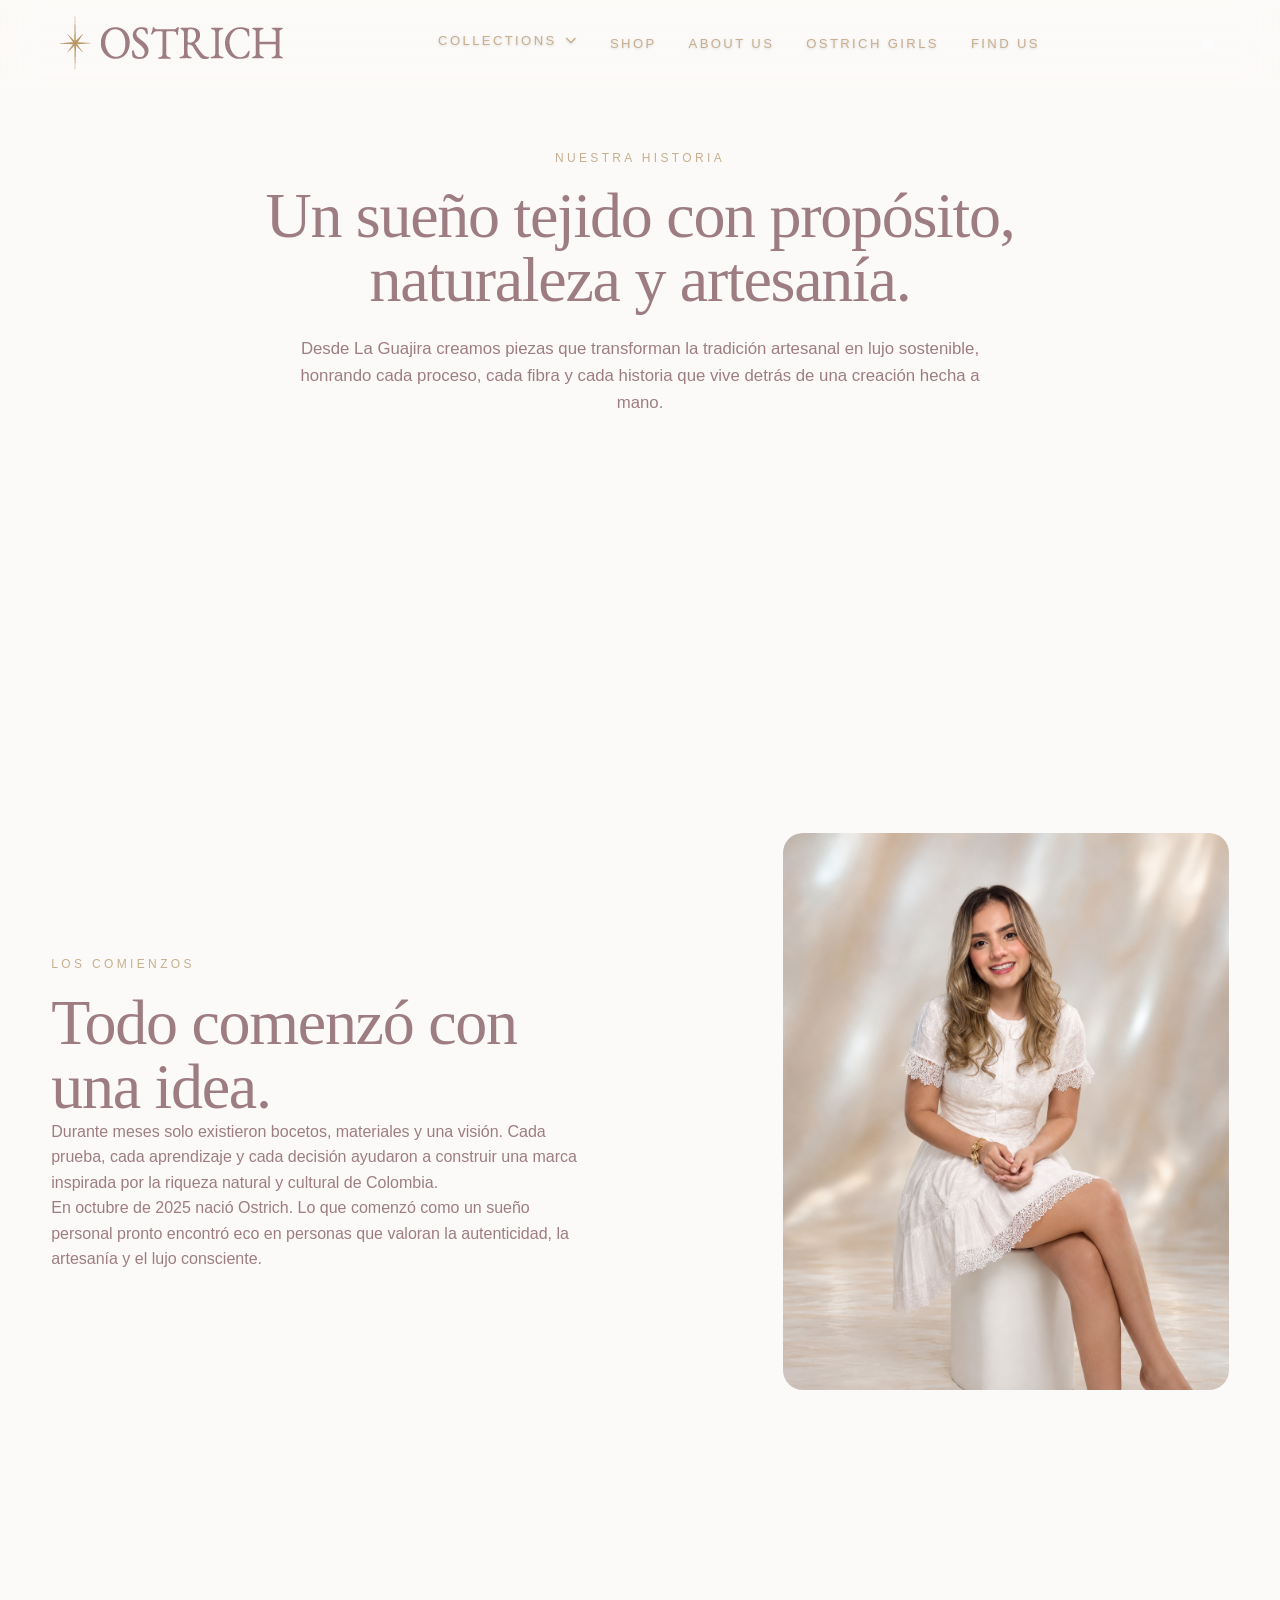
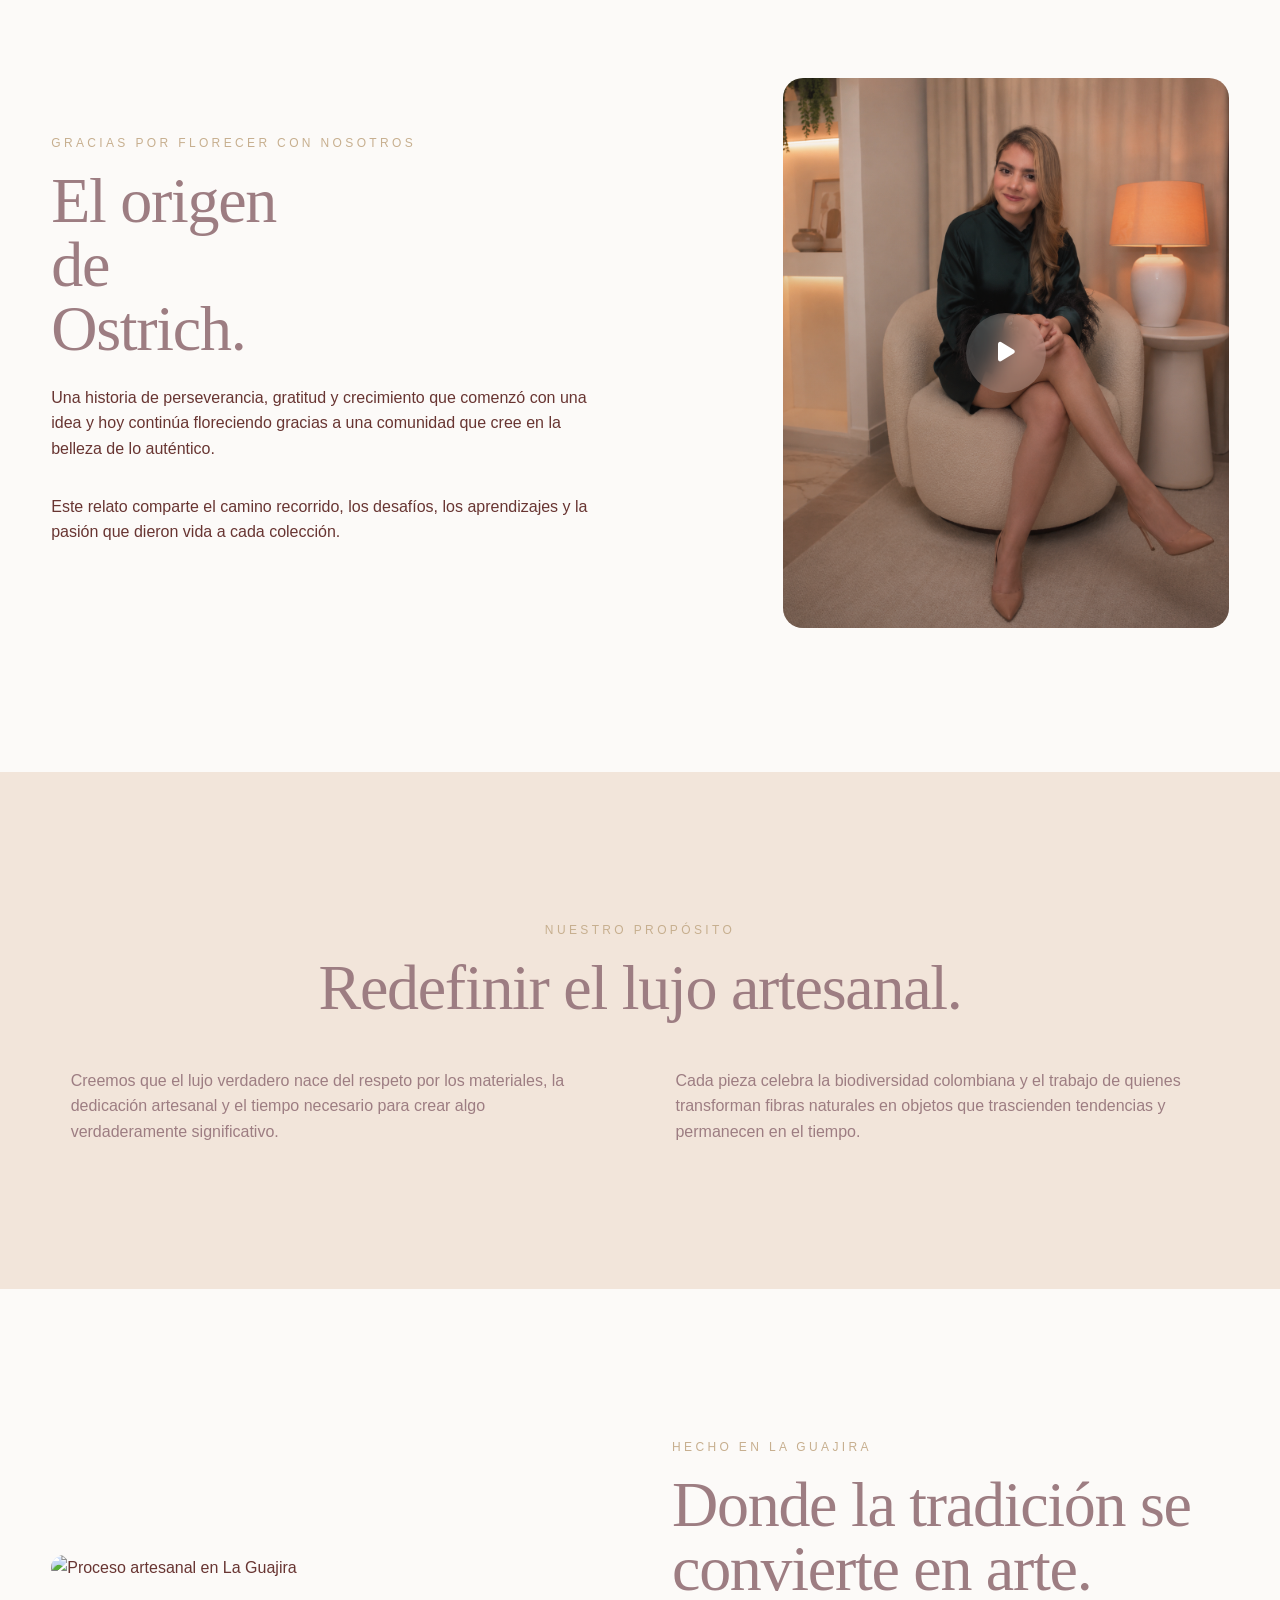
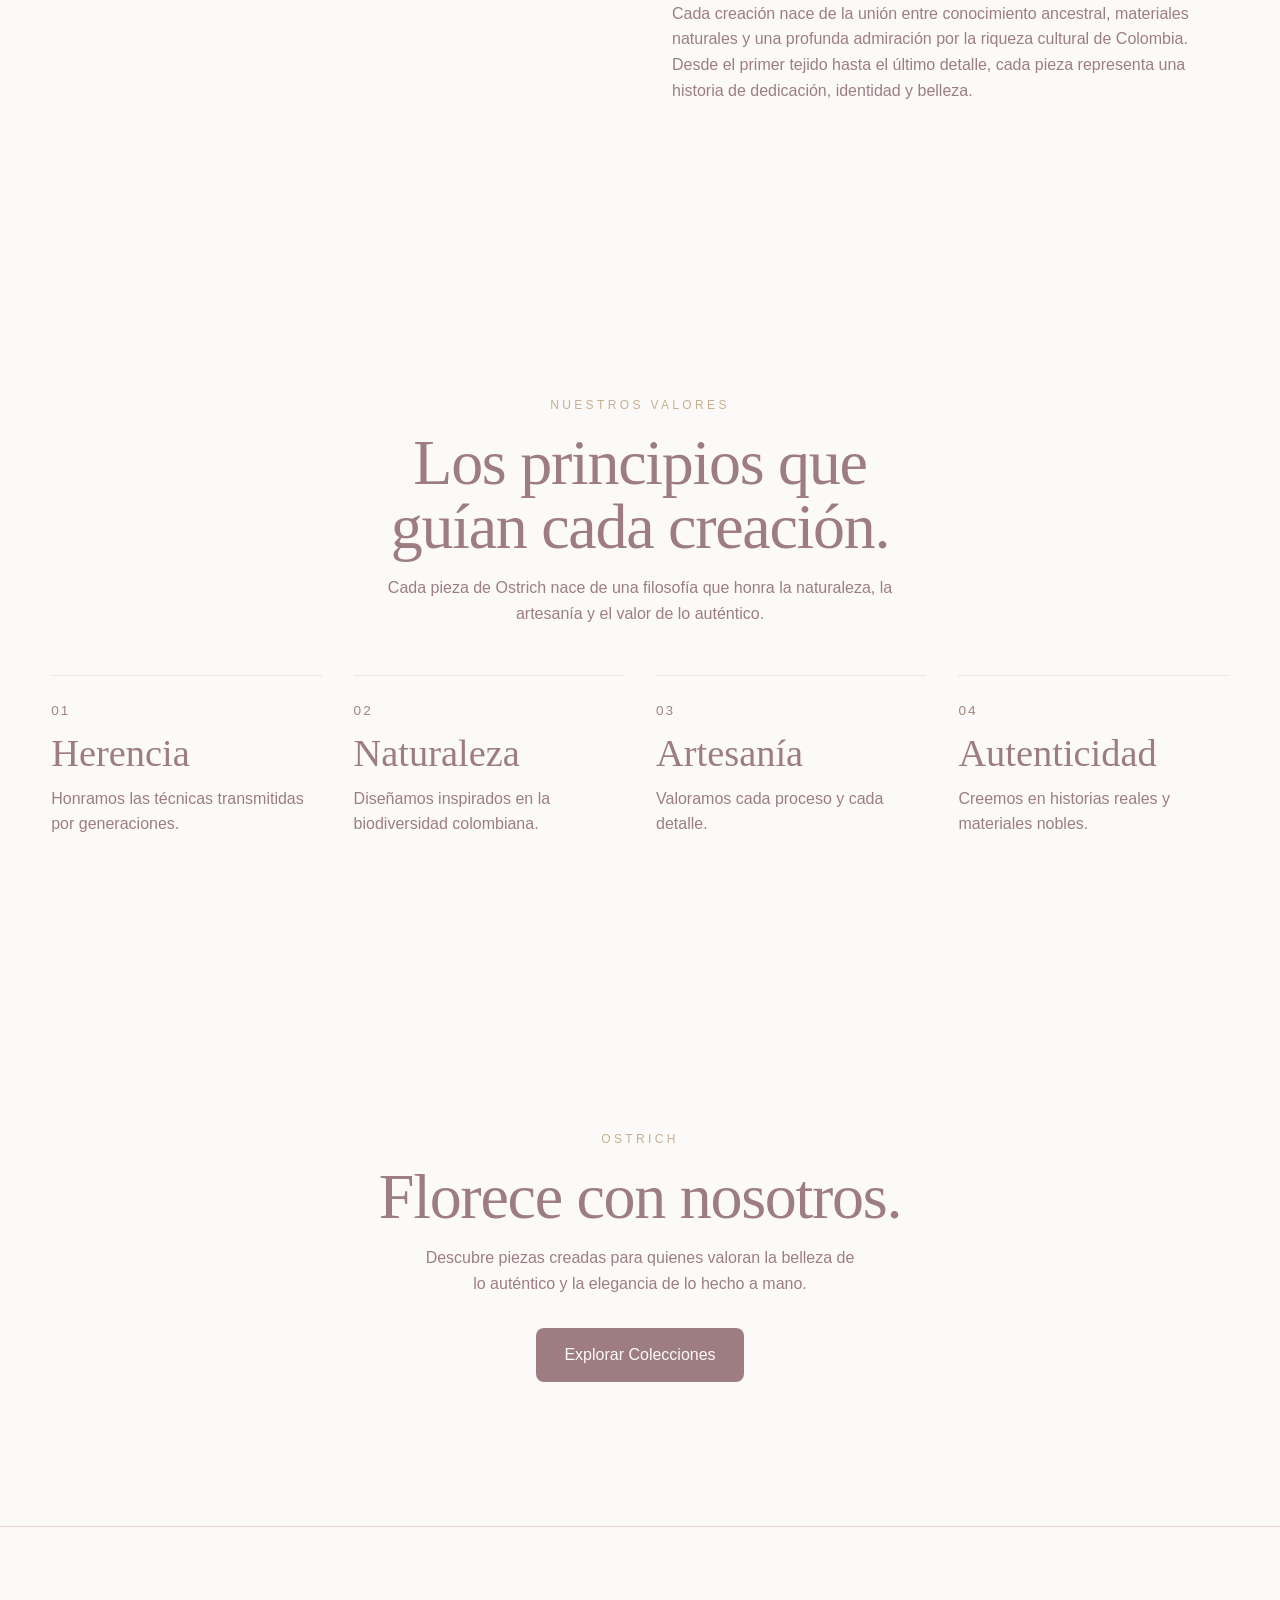
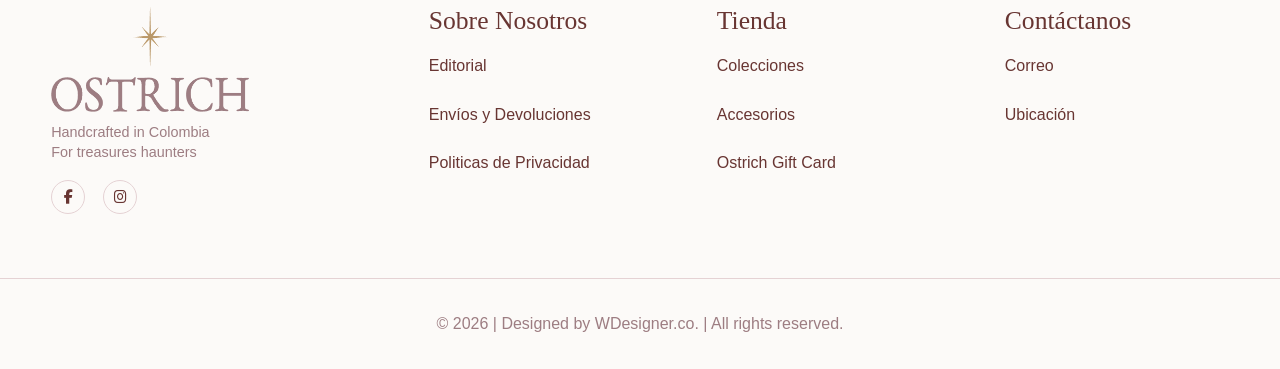
==== commit 881f4d61: "Add files via upload" ====
--- a/about_us.html
+++ b/about_us.html
@@ -33,13 +33,14 @@
   <!-- =========================
     HEADER
   ========================== -->
-
   <header class="header">
     <div class="container nav-container">
+      <!--LOGO Header-->
       <a href="index.html" class="logo">
         <img src="img/logos/logo_horizontal_240x70.png" alt="Logotipo" />
       </a>
-      
+
+      <!-- Barra de Navegación y Aside-->
       <nav class="nav" aria-label="Principal">
         <ul class="nav-list">
           <li class="nav-dropdown">
@@ -57,12 +58,15 @@
           <li><a href="find_us.html">Find Us</a></li>
         </ul>
       </nav>
-
+      
+      <!-- Iconos del header-->
       <div class="header-actions">
+        <!--Carrito de Compras-->
         <button id="cartButton" class="icon-btn" aria-label="Carrito"> 
           <i class="fa-solid fa-bag-shopping"></i>
         </button>
-
+        
+        <!--Menú Hamburguesa!-->
         <button class="menu-btn" aria-label="Abrir menú" aria-expanded="false">
           <i class="fa-solid fa-bars"></i>
           <!-- <img src="assets/icons/menu.svg" alt=""> -->
@@ -420,9 +424,7 @@
 
 </main>
 
-
-
-  <!-- =========================
+<!-- =========================
        FOOTER
   ========================== -->
   <footer class="footer">
@@ -449,26 +451,26 @@
       <div class="footer-links">
         <h4>Sobre Nosotros</h4>
         <ul>
-          <li><a href="#editorial">Editorial</a></li>
-          <li><a href="#">Envíos y Devoluciones</a></li>
-          <li><a href="#">Politicas de Privacidad</a></li>
+          <li><a href="index.html#editorial">Editorial</a></li>
+          <li><a href="envios.html">Envíos y Devoluciones</a></li>
+          <li><a href="politicas.html">Politicas de Privacidad</a></li>
         </ul>
       </div>
 
       <div class="footer-links">
         <h4>Tienda</h4>
         <ul>
-          <li><a href="#collections">Colecciones</a></li>
+          <li><a href="botanica.html">Colecciones</a></li>
           <li><a href="#">Accesorios</a></li>
-          <li><a href="#">Ostrich Gif Card</a></li>
+          <li><a href="#">Ostrich Gift Card</a></li>
         </ul>
       </div>
 
       <div class="footer-links">
         <h4>Contáctanos</h4>
         <ul>
-          <li><a href="#">Correo</a></li>
-          <li><a href="#">Ubicación</a></li>
+          <li><a href="find_us.html#contact_us">Correo</a></li>
+          <li><a href="find_us.html#visit_us">Ubicación</a></li>
         </ul>
       </div>
     </div>
